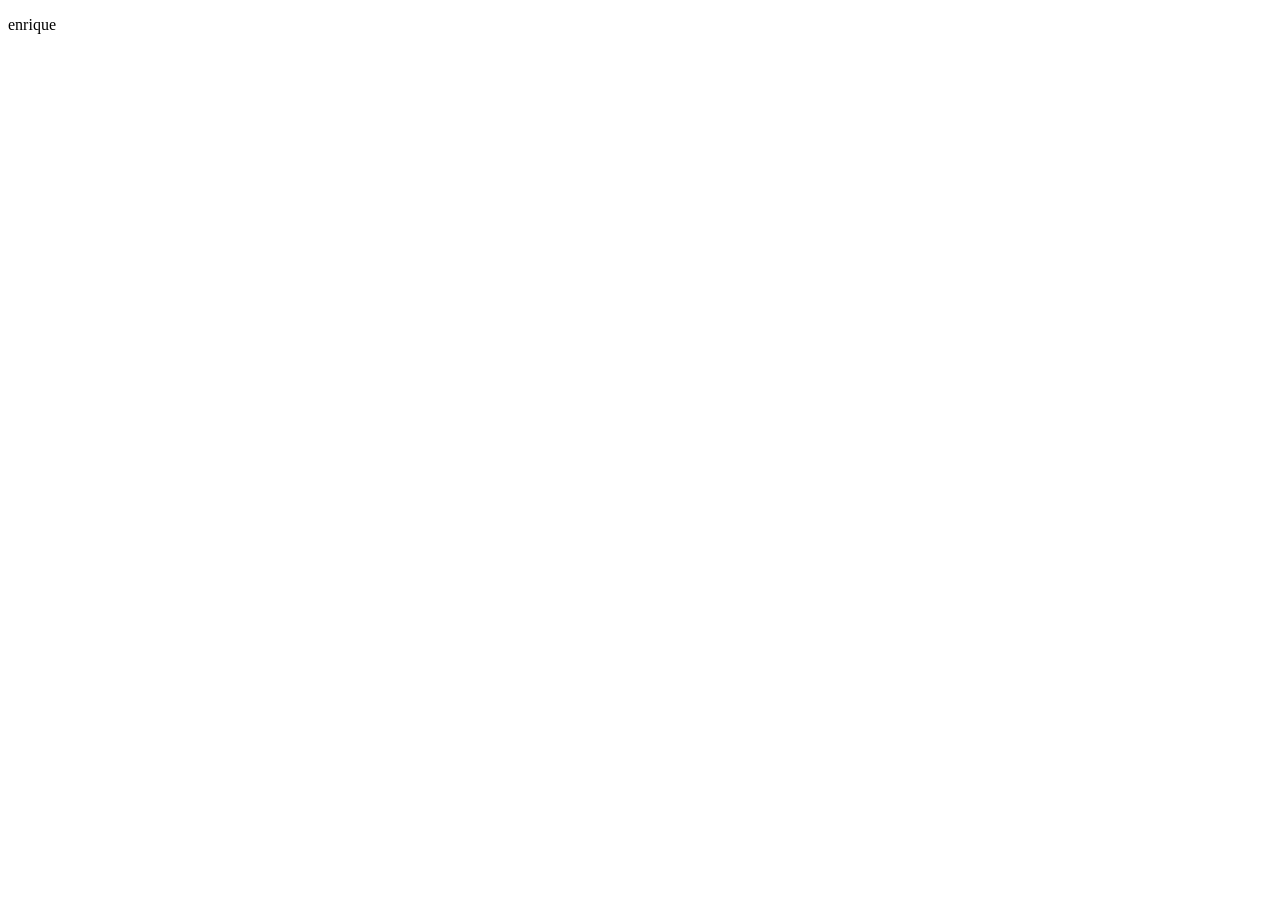
==== index.html @ 81a768dd "Update index.html" ====
<!DOCTYPE html>
<html lang="en">
<head>
    <meta charset="UTF-8">
    <meta name="viewport" content="width=device-width, initial-scale=1.0">
    <title>Document</title>
</head>
<body>
    <p>enrique</p>
</body>
</html>
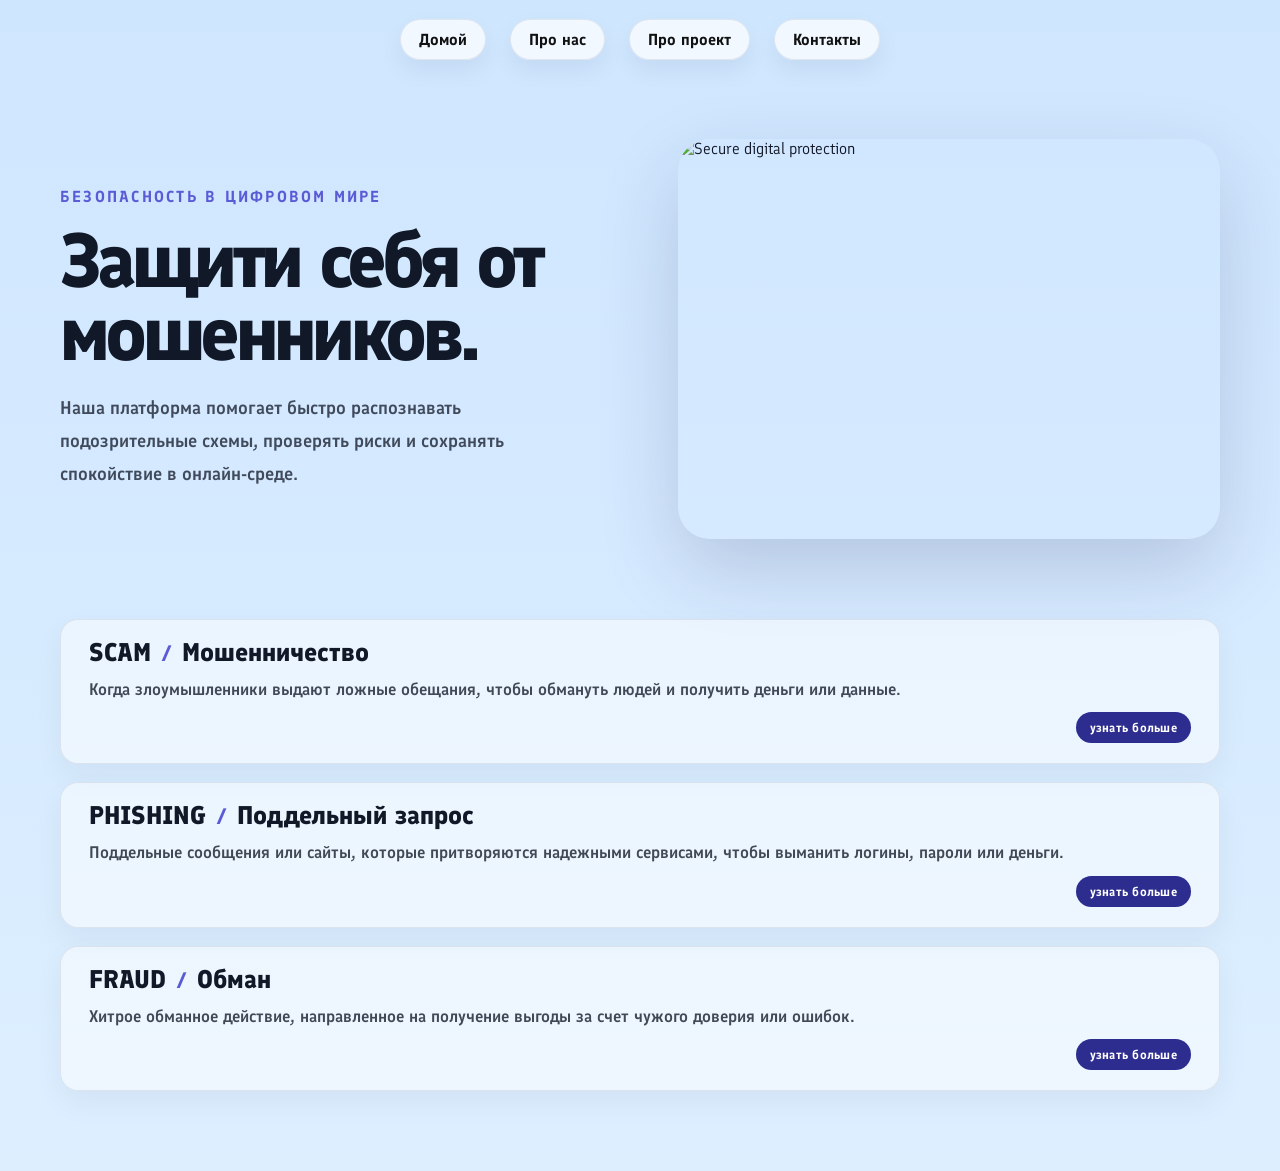
==== commit c6524127: "v0.1" ====
--- a/index.html
+++ b/index.html
@@ -3,9 +3,78 @@
 <head>
     <meta charset="UTF-8">
     <meta name="viewport" content="width=device-width, initial-scale=1.0">
-    <title>Document</title>
+    <title>AntiScam</title>
+    <link rel="stylesheet" href="style.css">
+    <link rel="shortcut icon" href="images/favicon.svg" type="image/x-icon">
 </head>
 <body>
-    <p>enrique</p>
+    <header class="header">
+        <div class="header-container">
+            <nav class="header-nav">
+                <ul class="header-nav-list">
+                    <li><a href="index.html">Домой</a></li>
+                    <li><a href="about.html">Про нас</a></li>
+                    <li><a href="project.html">Про проект</a></li>
+                    <li><a href="contact.html">Контакты</a></li>
+                </ul>
+            </nav>
+        </div>
+    </header>
+
+    <main class="hero">
+        <div class="hero-content">
+            <p class="hero-kicker">Безопасность в цифровом мире</p>
+            <h1>Защити себя от мошенников.</h1>
+            <p class="hero-text">
+                Наша платформа помогает быстро распознавать подозрительные схемы,
+                проверять риски и сохранять спокойствие в онлайн-среде.
+            </p>
+        </div>
+
+        <div class="hero-visual">
+            <img
+                src="https://images.unsplash.com/photo-1556157382-97eda2d62296?auto=format&fit=crop&w=1200&q=80"
+                alt="Secure digital protection"
+            >
+        </div>
+    </main>
+
+    <section class="scam-definition">
+        <div class="scam-definition-inner">
+            <div class="definition-block">
+                <div class="term-row">
+                    <span class="word">SCAM</span>
+                    <span class="divider">/</span>
+                    <span class="translation">Мошенничество</span>
+                </div>
+                <p class="meaning">Когда злоумышленники выдают ложные обещания, чтобы обмануть людей и получить деньги или данные.</p>
+                <a class="learn-more" href="https://ru.wikipedia.org/wiki/Мошенничество" target="_blank" rel="noopener noreferrer">узнать больше</a>
+            </div>
+        </div>
+
+        <div class="scam-definition-inner">
+            <div class="definition-block">
+                <div class="term-row">
+                    <span class="word">PHISHING</span>
+                    <span class="divider">/</span>
+                    <span class="translation">Поддельный запрос</span>
+                </div>
+                <p class="meaning">Поддельные сообщения или сайты, которые притворяются надежными сервисами, чтобы выманить логины, пароли или деньги.</p>
+                <a class="learn-more" href="https://ru.wikipedia.org/wiki/Фишинг" target="_blank" rel="noopener noreferrer">узнать больше</a>
+            </div>
+        </div>
+
+        <div class="scam-definition-inner">
+            <div class="definition-block">
+                <div class="term-row">
+                    <span class="word">FRAUD</span>
+                    <span class="divider">/</span>
+                    <span class="translation">Обман</span>
+                </div>
+                <p class="meaning">Хитрое обманное действие, направленное на получение выгоды за счет чужого доверия или ошибок.</p>
+                <a class="learn-more" href="https://ru.wikipedia.org/wiki/Мошенничество" target="_blank" rel="noopener noreferrer">узнать больше</a>
+            </div>
+        </div>
+    </section>
 </body>
 </html>
--- a/style.css
+++ b/style.css
@@ -0,0 +1,179 @@
+* {
+    margin: 0;
+    padding: 0;
+    box-sizing: border-box;
+}
+
+body {
+    font-family: "MyFont", sans-serif;
+    background: linear-gradient(180deg, #cfe6ff 0%, #ddefff 100%);
+    color: #111827;
+}
+
+.header {
+    padding: 30px 20px 10px;
+}
+
+.header-container {
+    max-width: 1200px;
+    margin-inline: auto;
+}
+
+.header-nav {
+    display: flex;
+    justify-content: center;
+    align-items: center;
+}
+
+.header-nav-list {
+    display: flex;
+    justify-content: center;
+    align-items: center;
+    list-style: none;
+    gap: 24px;
+    flex-wrap: wrap;
+    font-weight: 700;
+}
+
+.header-nav-list a {
+    text-decoration: none;
+    color: #111;
+    padding: 10px 18px;
+    border-radius: 999px;
+    background: rgba(255, 255, 255, 0.72);
+    border: 1px solid rgba(17, 24, 39, 0.08);
+    box-shadow: 0 10px 25px rgba(17, 24, 39, 0.06);
+}
+
+.hero {
+    max-width: 1200px;
+    margin: 40px auto 0;
+    padding: 40px 20px 80px;
+    display: grid;
+    grid-template-columns: 1.05fr 1fr;
+    gap: 48px;
+    align-items: center;
+}
+
+.hero-content {
+    display: flex;
+    flex-direction: column;
+    justify-content: center;
+}
+
+.hero-kicker {
+    font-size: 1rem;
+    letter-spacing: 0.14em;
+    text-transform: uppercase;
+    color: #5b5bd6;
+    margin-bottom: 18px;
+    font-weight: 700;
+}
+
+.hero h1 {
+    font-size: clamp(3.2rem, 6vw, 7rem);
+    line-height: 0.95;
+    letter-spacing: -0.06em;
+    font-weight: 800;
+    max-width: 620px;
+    margin-bottom: 22px;
+}
+
+.hero-text {
+    font-size: 1.15rem;
+    line-height: 1.8;
+    color: rgba(17, 24, 39, 0.76);
+    max-width: 520px;
+    font-weight: 600;
+}
+
+.hero-visual {
+    display: flex;
+    justify-content: center;
+    align-items: center;
+}
+
+.hero-visual img {
+    width: min(100%, 560px);
+    height: 400px;
+    object-fit: cover;
+    border-radius: 32px;
+    box-shadow: 0 32px 80px rgba(35, 38, 86, 0.18);
+}
+
+.scam-definition {
+    max-width: 1200px;
+    margin: 0 auto 80px;
+    padding: 0 20px;
+    display: flex;
+    flex-direction: column;
+    gap: 18px;
+}
+
+.scam-definition-inner {
+    background: rgba(255, 255, 255, 0.5);
+    border: 1px solid rgba(17, 24, 39, 0.08);
+    border-radius: 18px;
+    padding: 20px 28px;
+    box-shadow: 0 12px 30px rgba(17, 24, 39, 0.05);
+}
+
+.definition-block {
+    display: flex;
+    flex-direction: column;
+    gap: 10px;
+}
+
+.term-row {
+    display: flex;
+    align-items: baseline;
+    gap: 10px;
+    flex-wrap: wrap;
+}
+
+.scam-definition .word,
+.scam-definition .translation {
+    font-size: clamp(1.4rem, 2vw, 2.2rem);
+    font-weight: 800;
+    color: #111827;
+    line-height: 1;
+}
+
+.scam-definition .divider {
+    font-size: 1.4rem;
+    font-weight: 700;
+    color: #5b5bd6;
+    line-height: 1;
+}
+
+.scam-definition .meaning {
+    font-size: 1.05rem;
+    line-height: 1.6;
+    color: rgba(17, 24, 39, 0.78);
+    font-weight: 600;
+    text-align: left;
+}
+
+.learn-more {
+    align-self: flex-end;
+    display: inline-block;
+    text-decoration: none;
+    color: #ffffff;
+    background: #2d2d8f;
+    border-radius: 999px;
+    padding: 8px 14px;
+    font-size: 0.78rem;
+    font-weight: 700;
+    letter-spacing: 0.02em;
+    transition: transform 0.2s ease, opacity 0.2s ease;
+}
+
+.learn-more:hover {
+    transform: translateY(-1px);
+    opacity: 0.80;
+}
+
+@font-face {
+    font-family: "MyFont";
+    src: url("fonts/FinlandicaHeadline-VariableFont_wght.ttf") format("truetype");
+}
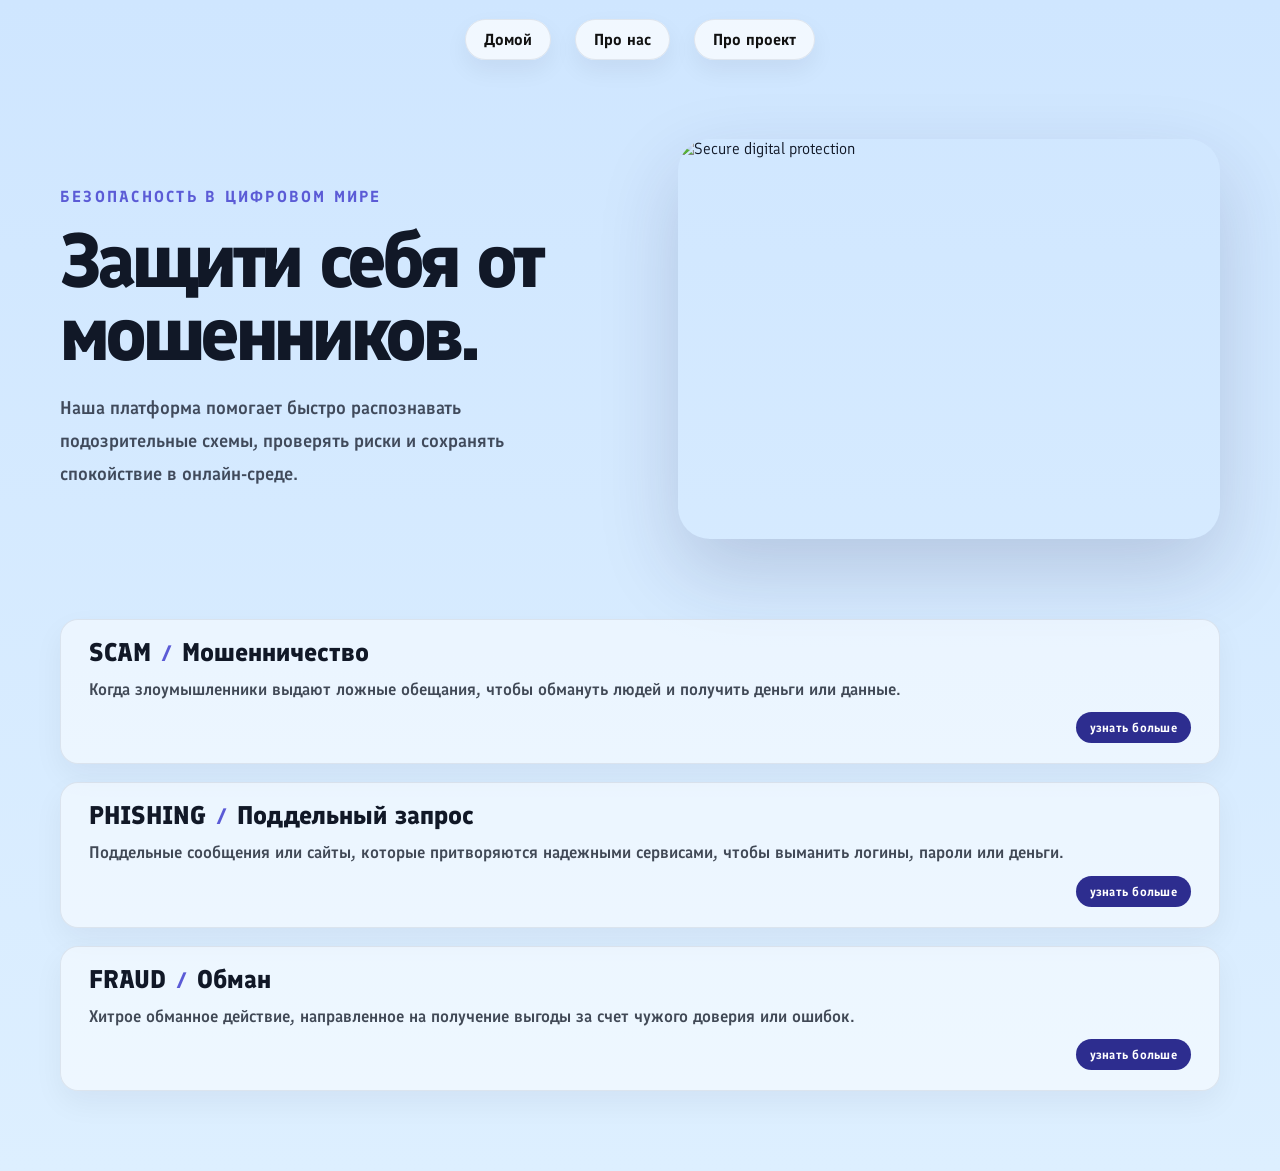
==== commit e7d1b3d8: "v0.2" ====
--- a/index.html
+++ b/index.html
@@ -15,7 +15,6 @@
                     <li><a href="index.html">Домой</a></li>
                     <li><a href="about.html">Про нас</a></li>
                     <li><a href="project.html">Про проект</a></li>
-                    <li><a href="contact.html">Контакты</a></li>
                 </ul>
             </nav>
         </div>
--- a/style.css
+++ b/style.css
@@ -173,6 +173,94 @@
     opacity: 0.80;
 }
 
+@media (max-width: 760px) {
+    .header {
+        padding: 20px 16px 0;
+    }
+
+    .header-nav-list {
+        gap: 10px;
+    }
+
+    .header-nav-list a {
+        display: inline-block;
+        padding: 10px 12px;
+        font-size: 0.9rem;
+    }
+
+    .hero {
+        grid-template-columns: 1fr;
+        gap: 28px;
+        margin-top: 20px;
+        padding: 32px 20px 48px;
+    }
+
+    .hero-kicker {
+        font-size: 0.8rem;
+        line-height: 1.5;
+        letter-spacing: 0.1em;
+        margin-bottom: 14px;
+    }
+
+    .hero h1 {
+        font-size: clamp(2.8rem, 12vw, 4.5rem);
+        line-height: 0.98;
+        margin-bottom: 18px;
+    }
+
+    .hero-text {
+        font-size: 1rem;
+        line-height: 1.65;
+    }
+
+    .hero-visual img {
+        width: 100%;
+        height: clamp(220px, 68vw, 360px);
+        border-radius: 22px;
+    }
+
+    .scam-definition {
+        gap: 12px;
+        margin-bottom: 48px;
+        padding-inline: 16px;
+    }
+
+    .scam-definition-inner {
+        padding: 18px;
+        border-radius: 14px;
+    }
+
+    .scam-definition .word,
+    .scam-definition .translation {
+        font-size: clamp(1.25rem, 6vw, 1.8rem);
+    }
+
+    .scam-definition .meaning {
+        font-size: 0.98rem;
+        line-height: 1.55;
+    }
+
+    .learn-more {
+        min-height: 40px;
+        padding: 10px 14px;
+    }
+}
+
+@media (max-width: 380px) {
+    .header-nav-list {
+        gap: 8px;
+    }
+
+    .header-nav-list a {
+        padding: 9px 10px;
+        font-size: 0.85rem;
+    }
+
+    .term-row {
+        gap: 7px;
+    }
+}
+
 @font-face {
     font-family: "MyFont";
     src: url("fonts/FinlandicaHeadline-VariableFont_wght.ttf") format("truetype");
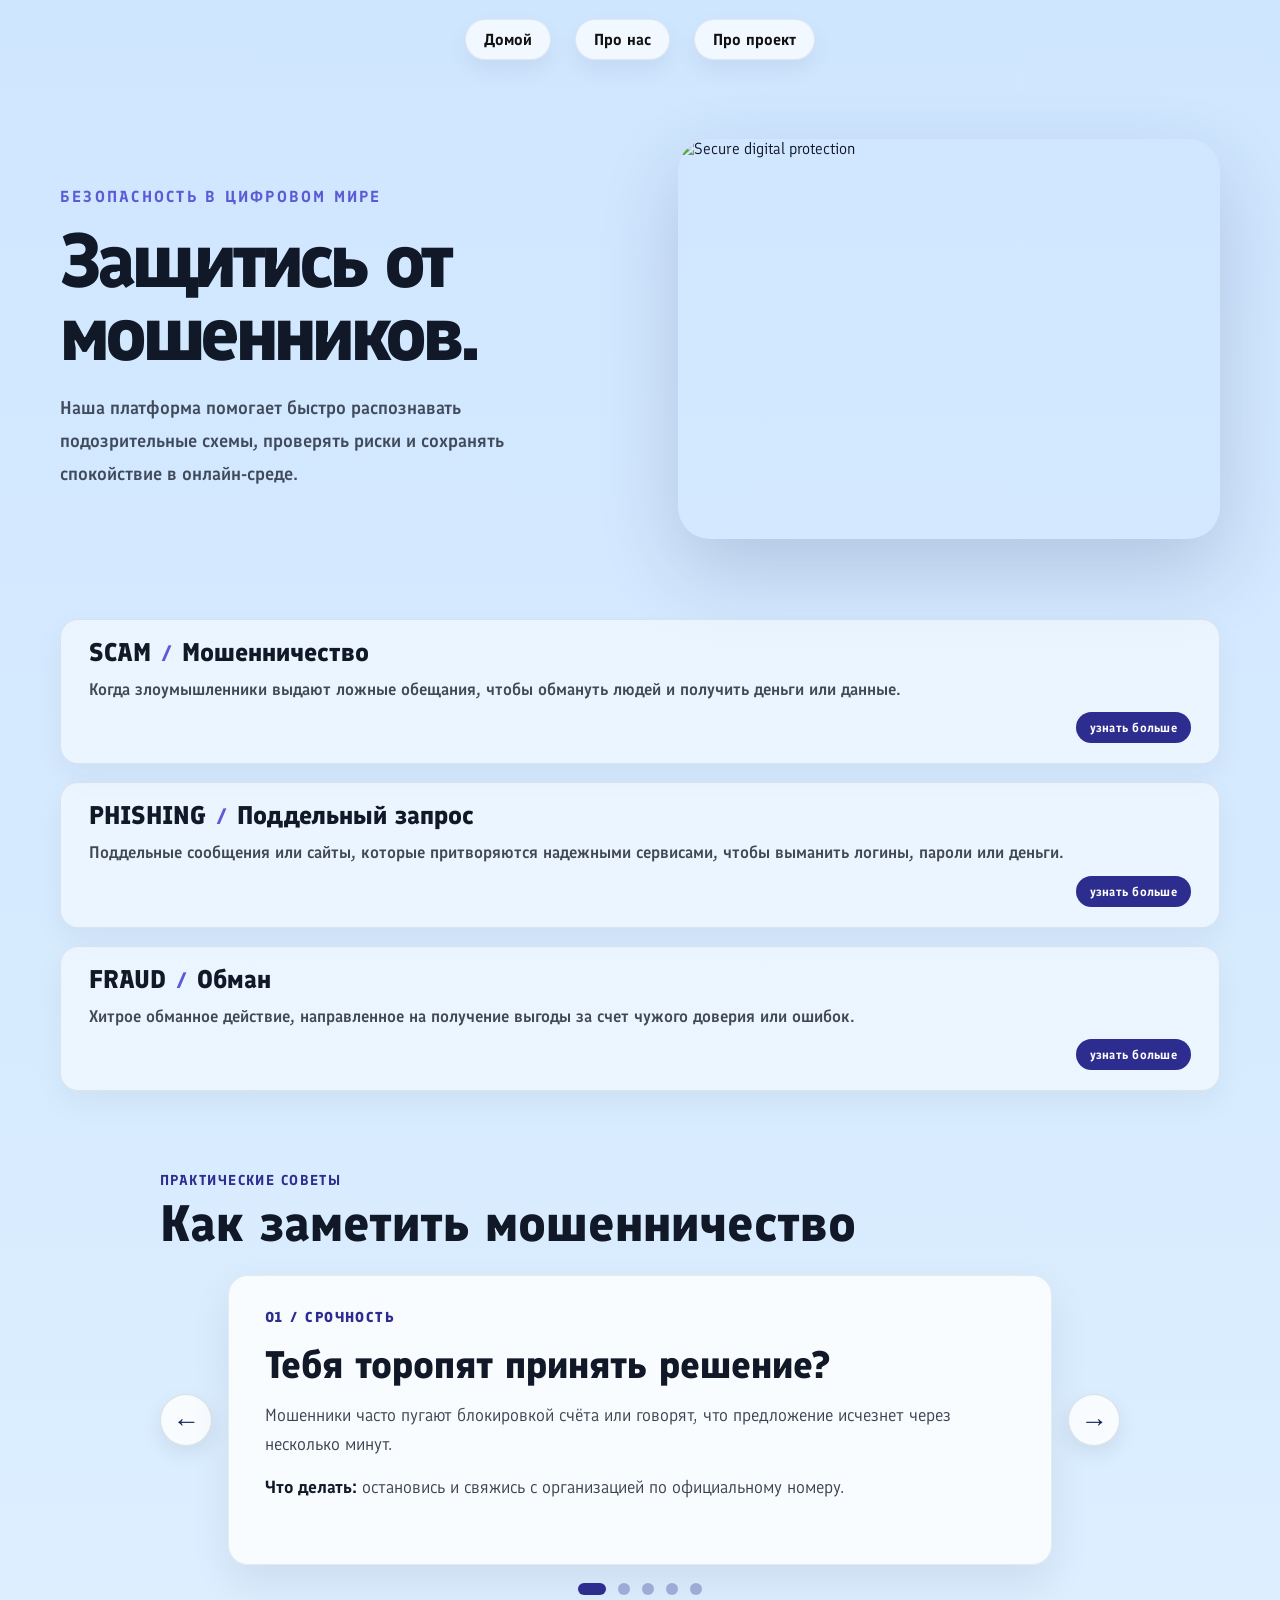
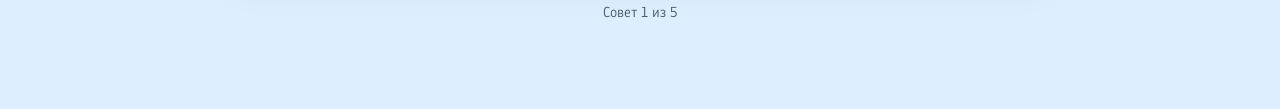
==== commit 15186105: "v0.4" ====
--- a/index.html
+++ b/index.html
@@ -1,5 +1,5 @@
 <!DOCTYPE html>
-<html lang="en">
+<html lang="ru">
 <head>
     <meta charset="UTF-8">
     <meta name="viewport" content="width=device-width, initial-scale=1.0">
@@ -23,7 +23,7 @@
     <main class="hero">
         <div class="hero-content">
             <p class="hero-kicker">Безопасность в цифровом мире</p>
-            <h1>Защити себя от мошенников.</h1>
+            <h1>Защитись от мошенников.</h1>
             <p class="hero-text">
                 Наша платформа помогает быстро распознавать подозрительные схемы,
                 проверять риски и сохранять спокойствие в онлайн-среде.
@@ -75,5 +75,72 @@
             </div>
         </div>
     </section>
+
+    <section class="safety-carousel" aria-labelledby="safety-title">
+        <div class="safety-heading">
+            <p class="safety-kicker">Практические советы</p>
+            <h2 id="safety-title">Как заметить мошенничество</h2>
+        </div>
+
+        <div class="carousel" aria-roledescription="карусель" aria-label="Советы по безопасности">
+            <button class="carousel-arrow" type="button" data-direction="previous" aria-label="Предыдущий совет">
+                <span aria-hidden="true">←</span>
+            </button>
+
+            <div class="carousel-viewport" tabindex="0">
+                <article class="carousel-card" aria-roledescription="слайд" aria-label="Совет 1 из 5">
+                    <p class="card-category">01 / Срочность</p>
+                    <h3>Тебя торопят принять решение?</h3>
+                    <p class="card-copy">Мошенники часто пугают блокировкой счёта или говорят, что предложение исчезнет через несколько минут.</p>
+                    <p class="card-action"><strong>Что делать:</strong> остановись и свяжись с организацией по официальному номеру.</p>
+                </article>
+
+                <article class="carousel-card" aria-roledescription="слайд" aria-label="Совет 2 из 5" hidden>
+                    <p class="card-category">02 / Ссылки</p>
+                    <h3>Проверь адрес сайта перед входом</h3>
+                    <p class="card-copy">Фишинговая ссылка может вести на копию знакомого сайта с похожим названием или лишними символами в адресе.</p>
+                    <p class="card-action"><strong>Что делать:</strong> открой приложение или введи официальный адрес самостоятельно.</p>
+                </article>
+
+                <article class="carousel-card" aria-roledescription="слайд" aria-label="Совет 3 из 5" hidden>
+                    <p class="card-category">03 / Коды и пароли</p>
+                    <h3>Никому не сообщай код подтверждения</h3>
+                    <p class="card-copy">Настоящие сотрудники банка и служб поддержки не просят присылать пароль, PIN-код или одноразовый код из SMS.</p>
+                    <p class="card-action"><strong>Что делать:</strong> не называй код даже тому, кто представляется сотрудником.</p>
+                </article>
+
+                <article class="carousel-card" aria-roledescription="слайд" aria-label="Совет 4 из 5" hidden>
+                    <p class="card-category">04 / Слишком выгодно</p>
+                    <h3>Обещают лёгкий выигрыш или доход?</h3>
+                    <p class="card-copy">Гарантированная прибыль, неожиданный приз или просьба оплатить комиссию заранее могут быть приманкой.</p>
+                    <p class="card-action"><strong>Что делать:</strong> проверь предложение независимо и не отправляй деньги за «получение» выигрыша.</p>
+                </article>
+
+                <article class="carousel-card" aria-roledescription="слайд" aria-label="Совет 5 из 5" hidden>
+                    <p class="card-category">05 / Переводы</p>
+                    <h3>Просят принять и переслать деньги?</h3>
+                    <p class="card-copy">Так могут втянуть в незаконную схему, используя твой счёт для перевода чужих средств.</p>
+                    <p class="card-action"><strong>Что делать:</strong> не переводи деньги незнакомцам и обсуди подозрительную просьбу с доверенным взрослым или банком.</p>
+                </article>
+            </div>
+
+            <button class="carousel-arrow" type="button" data-direction="next" aria-label="Следующий совет">
+                <span aria-hidden="true">→</span>
+            </button>
+        </div>
+
+        <div class="carousel-footer">
+            <div class="carousel-dots" role="group" aria-label="Выбрать совет">
+                <button class="carousel-dot is-active" type="button" aria-label="Перейти к совету 1" aria-pressed="true"></button>
+                <button class="carousel-dot" type="button" aria-label="Перейти к совету 2" aria-pressed="false"></button>
+                <button class="carousel-dot" type="button" aria-label="Перейти к совету 3" aria-pressed="false"></button>
+                <button class="carousel-dot" type="button" aria-label="Перейти к совету 4" aria-pressed="false"></button>
+                <button class="carousel-dot" type="button" aria-label="Перейти к совету 5" aria-pressed="false"></button>
+            </div>
+            <p class="carousel-status" aria-live="polite">Совет 1 из 5</p>
+        </div>
+    </section>
+
+    <script src="script.js" defer></script>
 </body>
 </html>
--- a/style.css
+++ b/style.css
@@ -173,6 +173,171 @@
     opacity: 0.80;
 }
 
+.safety-carousel {
+    max-width: 1000px;
+    margin: 0 auto 88px;
+    padding: 0 20px;
+}
+
+.safety-heading {
+    margin-bottom: 24px;
+}
+
+.safety-kicker {
+    margin-bottom: 8px;
+    color: #2d2d8f;
+    font-size: 0.9rem;
+    font-weight: 700;
+    letter-spacing: 0.1em;
+    text-transform: uppercase;
+}
+
+.safety-heading h2 {
+    max-width: 700px;
+    font-size: clamp(2rem, 4vw, 3.5rem);
+    line-height: 1.05;
+    font-weight: 800;
+}
+
+.carousel {
+    display: grid;
+    grid-template-columns: 52px minmax(0, 1fr) 52px;
+    gap: 16px;
+    align-items: center;
+}
+
+.carousel-viewport {
+    min-width: 0;
+    border-radius: 20px;
+    outline-offset: 4px;
+    touch-action: pan-y;
+}
+
+.carousel-card {
+    min-height: 290px;
+    padding: 32px 36px;
+    border: 1px solid rgba(17, 24, 39, 0.08);
+    border-radius: 20px;
+    background: rgba(255, 255, 255, 0.82);
+    box-shadow: 0 18px 40px rgba(17, 24, 39, 0.08);
+}
+
+.carousel-card[hidden] {
+    display: none;
+}
+
+.card-category {
+    margin-bottom: 18px;
+    color: #2d2d8f;
+    font-size: 0.9rem;
+    font-weight: 800;
+    letter-spacing: 0.1em;
+    text-transform: uppercase;
+}
+
+.carousel-card h3 {
+    max-width: 680px;
+    margin-bottom: 14px;
+    font-size: clamp(1.8rem, 3vw, 2.6rem);
+    line-height: 1.1;
+    font-weight: 800;
+}
+
+.card-copy,
+.card-action {
+    max-width: 700px;
+    font-size: 1.1rem;
+    line-height: 1.65;
+    color: rgba(17, 24, 39, 0.82);
+}
+
+.card-action {
+    margin-top: 14px;
+}
+
+.card-action strong {
+    color: #111827;
+}
+
+.carousel-arrow {
+    display: grid;
+    place-items: center;
+    width: 52px;
+    aspect-ratio: 1;
+    border: 1px solid rgba(17, 24, 39, 0.12);
+    border-radius: 50%;
+    background: rgba(255, 255, 255, 0.8);
+    color: #172554;
+    cursor: pointer;
+    box-shadow: 0 8px 20px rgba(17, 24, 39, 0.08);
+    transition: background-color 0.2s ease, transform 0.2s ease;
+}
+
+.carousel-arrow span {
+    font-family: Arial, sans-serif;
+    font-size: 1.7rem;
+    line-height: 1;
+}
+
+.carousel-arrow:hover {
+    transform: translateY(-2px);
+    background: #ffffff;
+}
+
+.carousel-arrow:focus-visible,
+.carousel-dot:focus-visible,
+.carousel-viewport:focus-visible {
+    outline: 3px solid #2d2d8f;
+}
+
+.carousel-footer {
+    display: flex;
+    flex-direction: column;
+    align-items: center;
+    gap: 8px;
+    margin-top: 18px;
+}
+
+.carousel-dots {
+    display: flex;
+    align-items: center;
+    justify-content: center;
+    gap: 12px;
+}
+
+.carousel-dot {
+    width: 12px;
+    height: 12px;
+    padding: 0;
+    border: 0;
+    border-radius: 999px;
+    background: rgba(45, 45, 143, 0.32);
+    cursor: pointer;
+    transition: width 0.2s ease, background-color 0.2s ease;
+}
+
+.carousel-dot.is-active {
+    width: 28px;
+    background: #2d2d8f;
+}
+
+.carousel-status {
+    color: rgba(17, 24, 39, 0.7);
+    font-size: 0.9rem;
+}
+
+.visually-hidden {
+    position: absolute;
+    width: 1px;
+    height: 1px;
+    padding: 0;
+    margin: -1px;
+    overflow: hidden;
+    clip: rect(0, 0, 0, 0);
+    white-space: nowrap;
+    border: 0;
+}
+
 @media (max-width: 760px) {
     .header {
         padding: 20px 16px 0;
@@ -184,8 +349,8 @@
 
     .header-nav-list a {
         display: inline-block;
-        padding: 10px 12px;
-        font-size: 0.9rem;
+        padding: 11px 13px;
+        font-size: 1rem;
     }
 
     .hero {
@@ -196,7 +361,7 @@
     }
 
     .hero-kicker {
-        font-size: 0.8rem;
+        font-size: 0.95rem;
         line-height: 1.5;
         letter-spacing: 0.1em;
         margin-bottom: 14px;
@@ -209,8 +374,8 @@
     }
 
     .hero-text {
-        font-size: 1rem;
-        line-height: 1.65;
+        font-size: 1.2rem;
+        line-height: 1.7;
     }
 
     .hero-visual img {
@@ -232,17 +397,90 @@
 
     .scam-definition .word,
     .scam-definition .translation {
-        font-size: clamp(1.25rem, 6vw, 1.8rem);
+        font-size: clamp(1.45rem, 6.5vw, 1.9rem);
     }
 
     .scam-definition .meaning {
-        font-size: 0.98rem;
-        line-height: 1.55;
+        font-size: 1.12rem;
+        line-height: 1.65;
     }
 
     .learn-more {
-        min-height: 40px;
-        padding: 10px 14px;
+        min-height: 44px;
+        padding: 11px 15px;
+        font-size: 0.95rem;
+    }
+
+    .safety-carousel {
+        margin-bottom: 56px;
+        padding-inline: 16px;
+    }
+
+    .safety-heading {
+        margin-bottom: 18px;
+    }
+
+    .safety-kicker {
+        font-size: 0.85rem;
+        line-height: 1.5;
+    }
+
+    .safety-heading h2 {
+        font-size: clamp(2rem, 9vw, 2.8rem);
+        line-height: 1.08;
+    }
+
+    .carousel {
+        grid-template-columns: 40px minmax(0, 1fr) 40px;
+        gap: 8px;
+    }
+
+    .carousel-arrow {
+        width: 40px;
+    }
+
+    .carousel-arrow span {
+        font-size: 1.4rem;
+    }
+
+    .carousel-card {
+        min-height: 330px;
+        padding: 24px 20px;
+        border-radius: 16px;
+    }
+
+    .card-category {
+        margin-bottom: 14px;
+        font-size: 0.85rem;
+    }
+
+    .carousel-card h3 {
+        font-size: clamp(1.55rem, 7vw, 2rem);
+        line-height: 1.15;
+    }
+
+    .card-copy,
+    .card-action {
+        font-size: 1.15rem;
+        line-height: 1.6;
+    }
+
+    .carousel-dots {
+        gap: 14px;
+        min-height: 32px;
+    }
+
+    .carousel-dot {
+        width: 14px;
+        height: 14px;
+    }
+
+    .carousel-dot.is-active {
+        width: 30px;
+    }
+
+    .carousel-status {
+        font-size: 0.95rem;
     }
 }
 
@@ -252,12 +490,25 @@
     }
 
     .header-nav-list a {
-        padding: 9px 10px;
-        font-size: 0.85rem;
+        padding: 10px 11px;
+        font-size: 0.95rem;
     }
 
     .term-row {
         gap: 7px;
+    }
+
+    .carousel {
+        grid-template-columns: 34px minmax(0, 1fr) 34px;
+        gap: 6px;
+    }
+
+    .carousel-arrow {
+        width: 34px;
+    }
+
+    .carousel-card {
+        padding: 22px 16px;
     }
 }
 
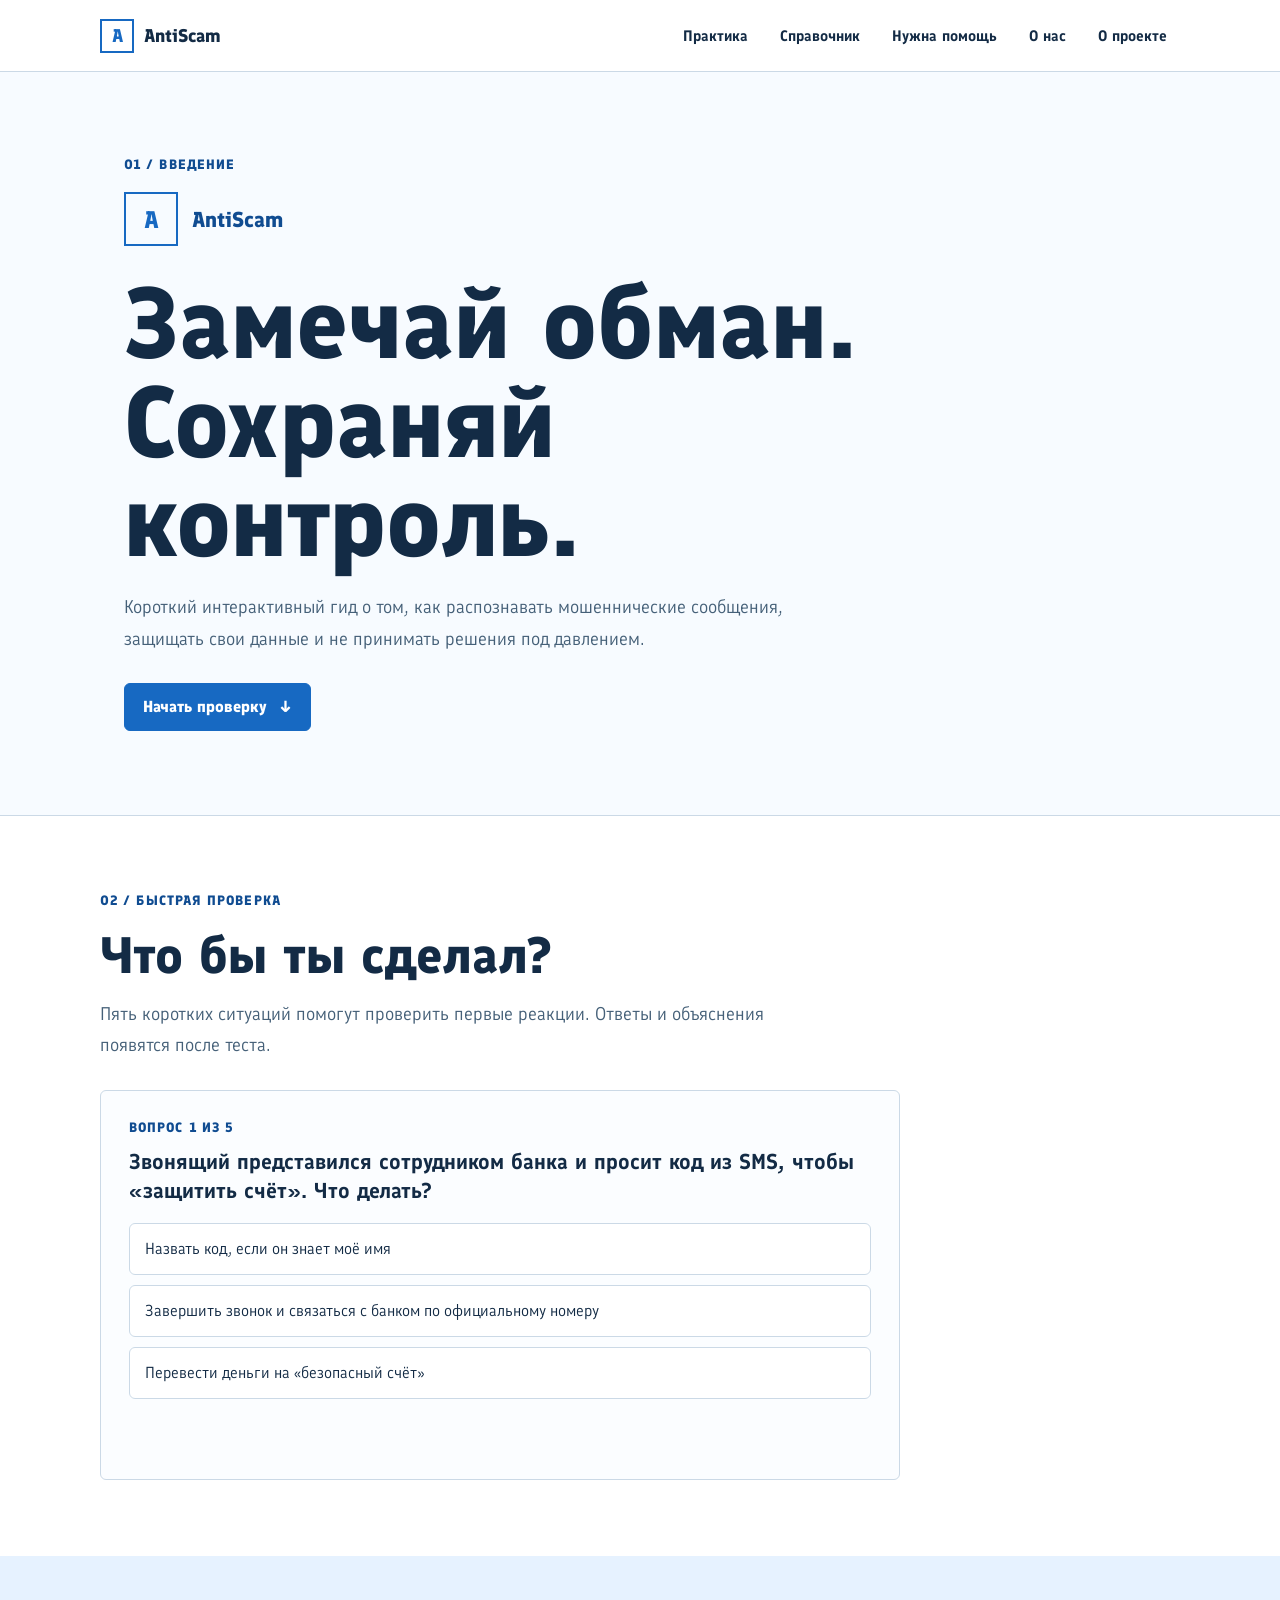
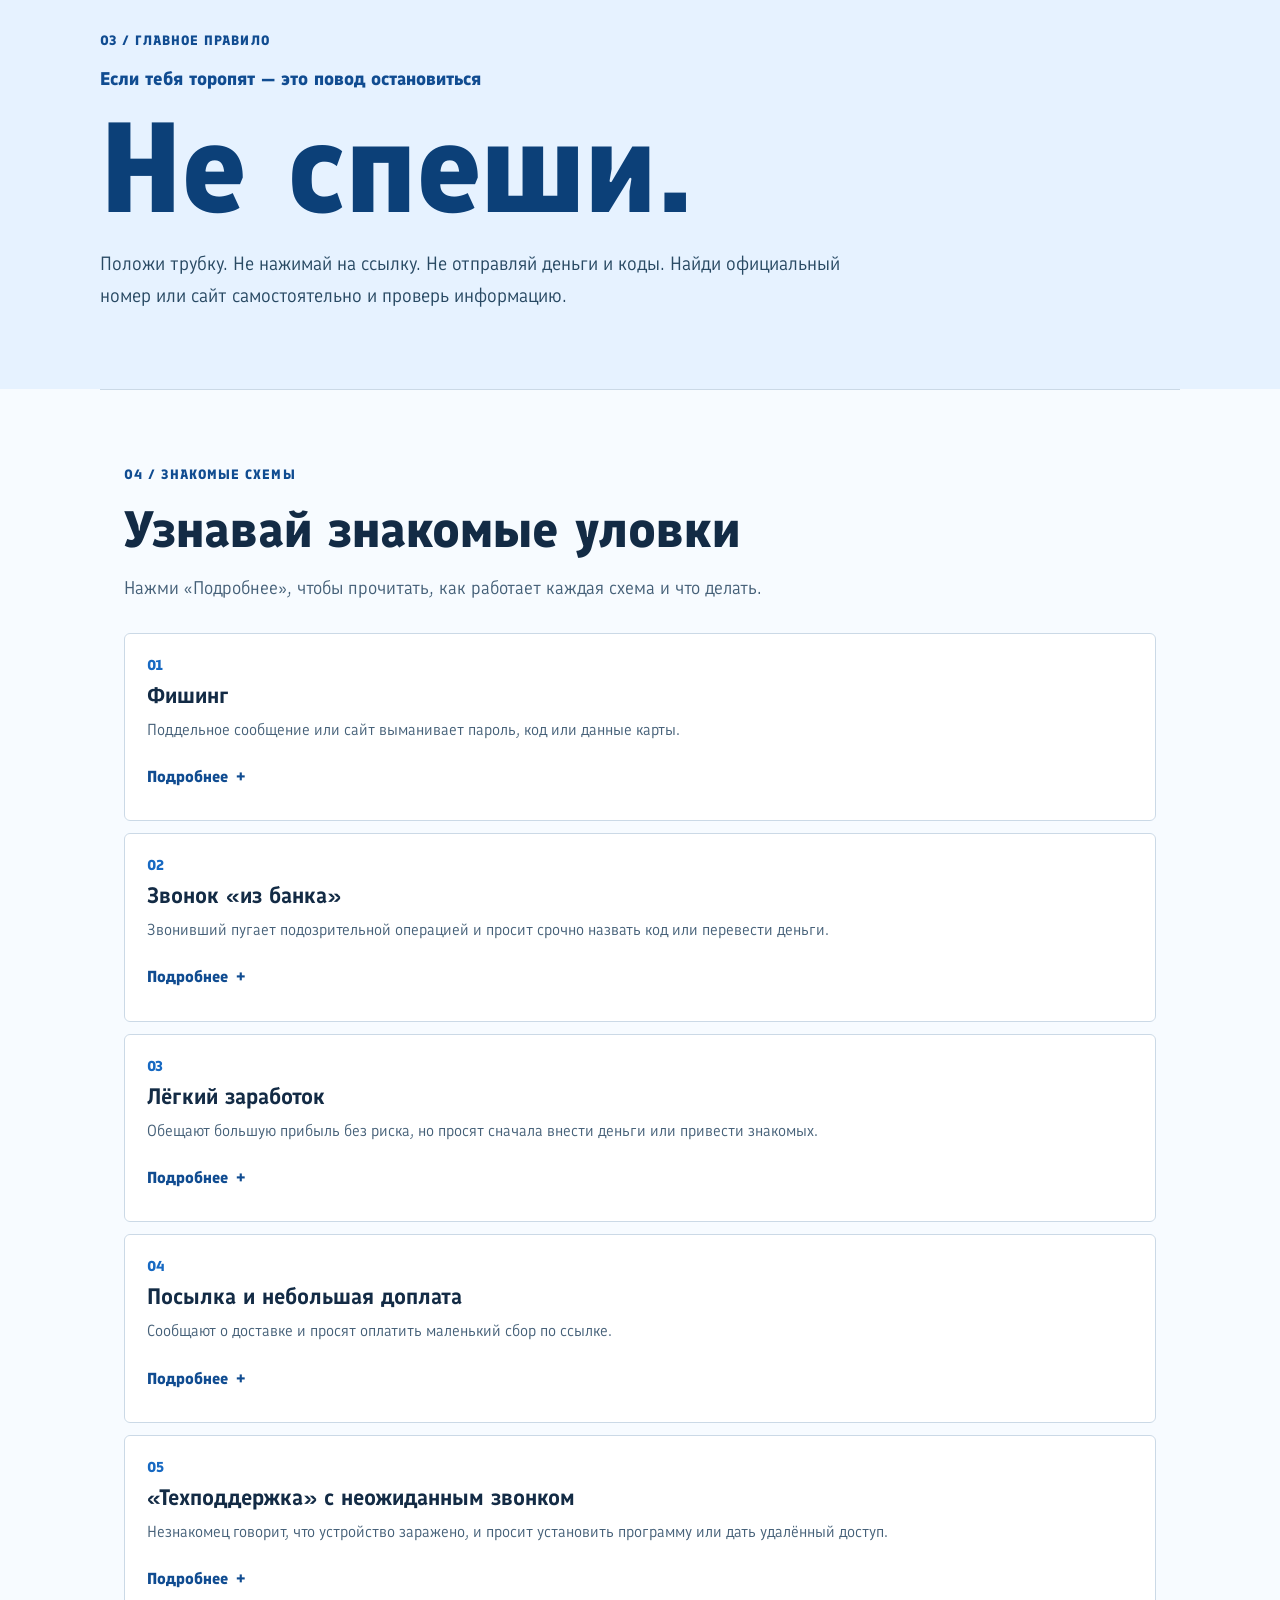
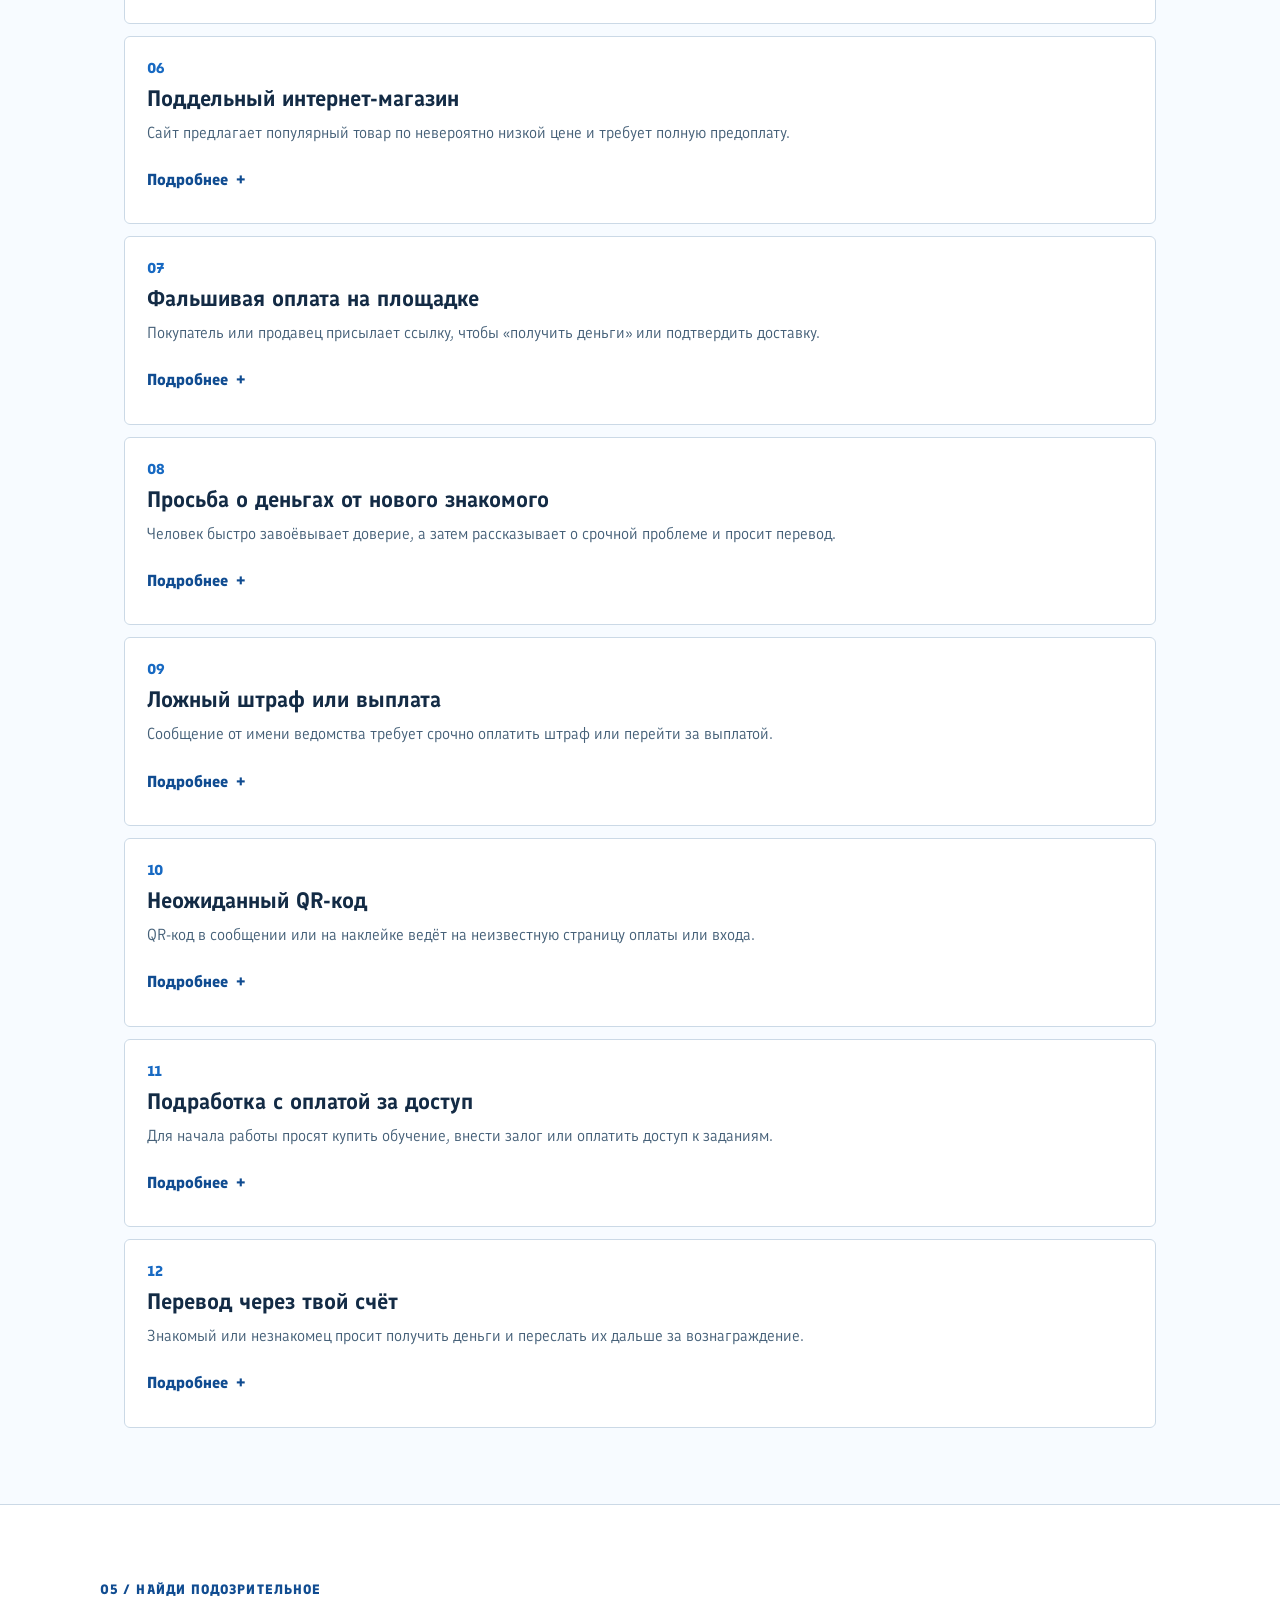
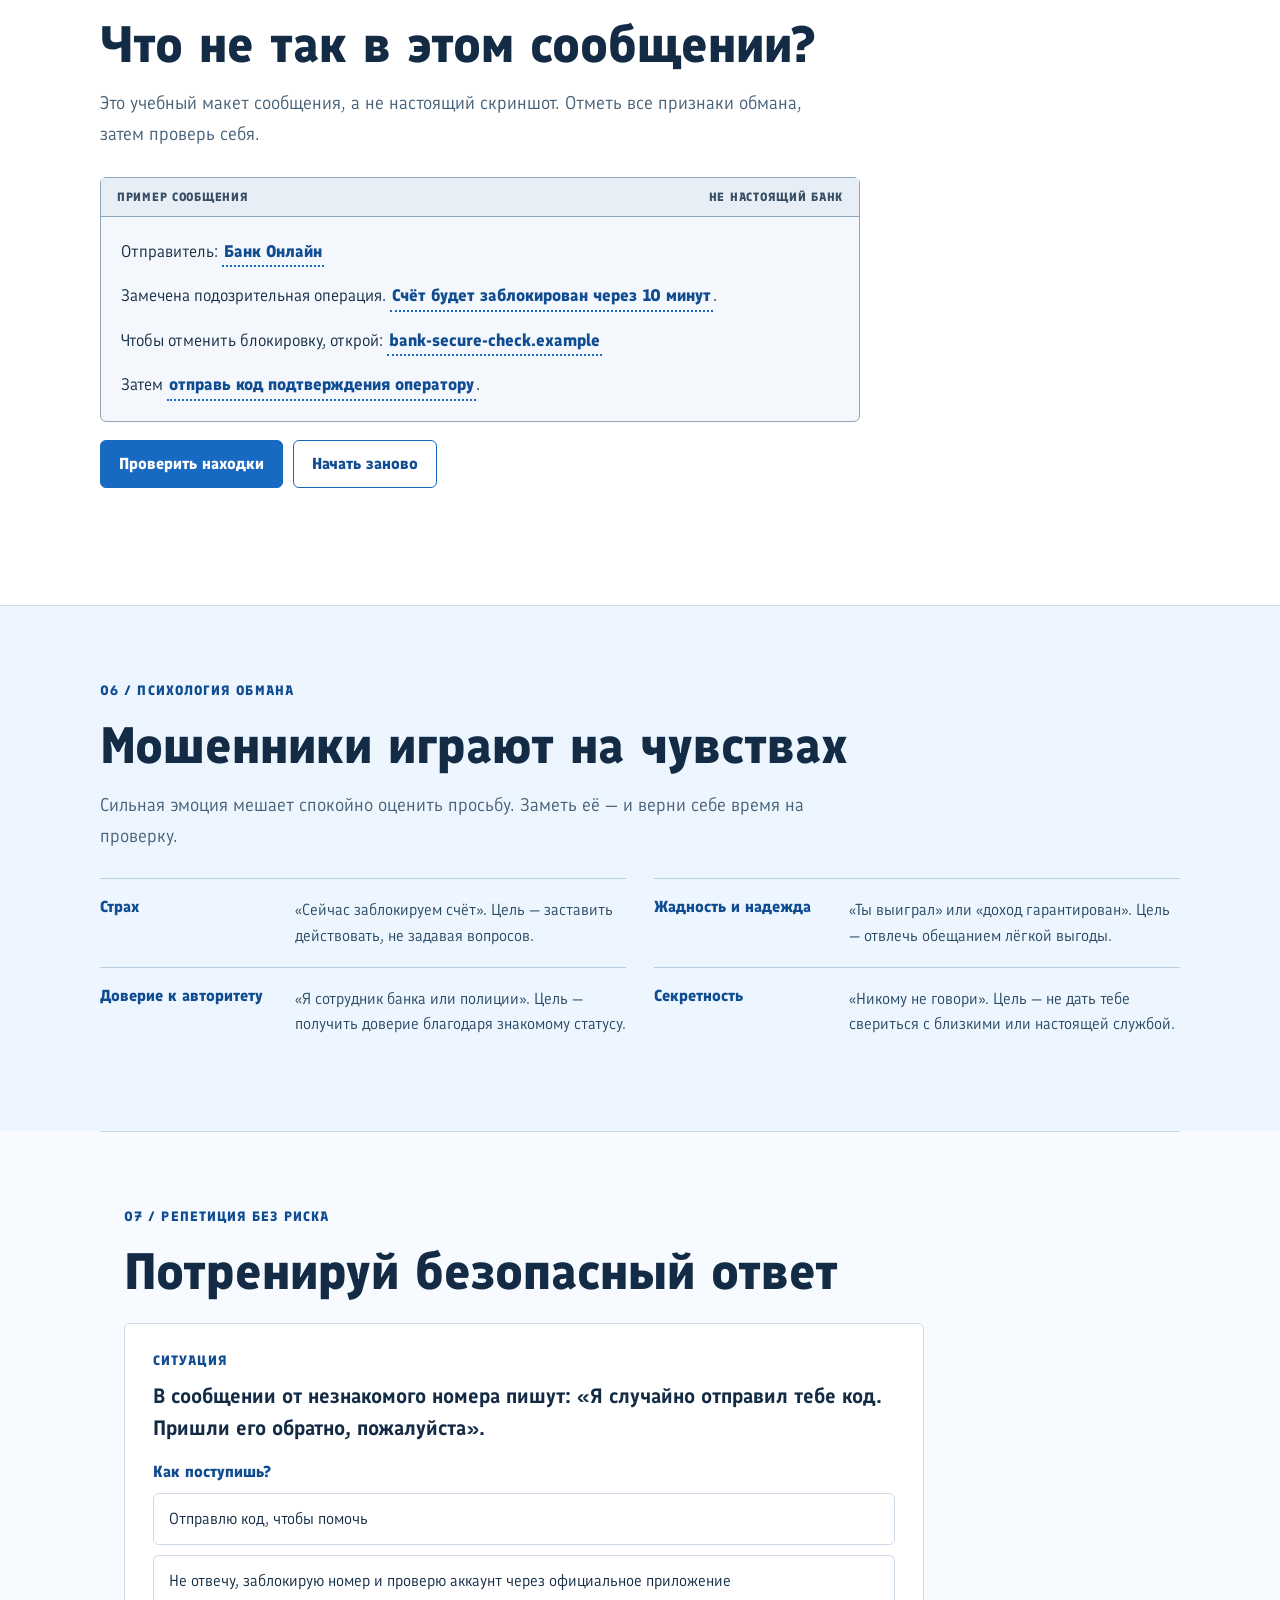
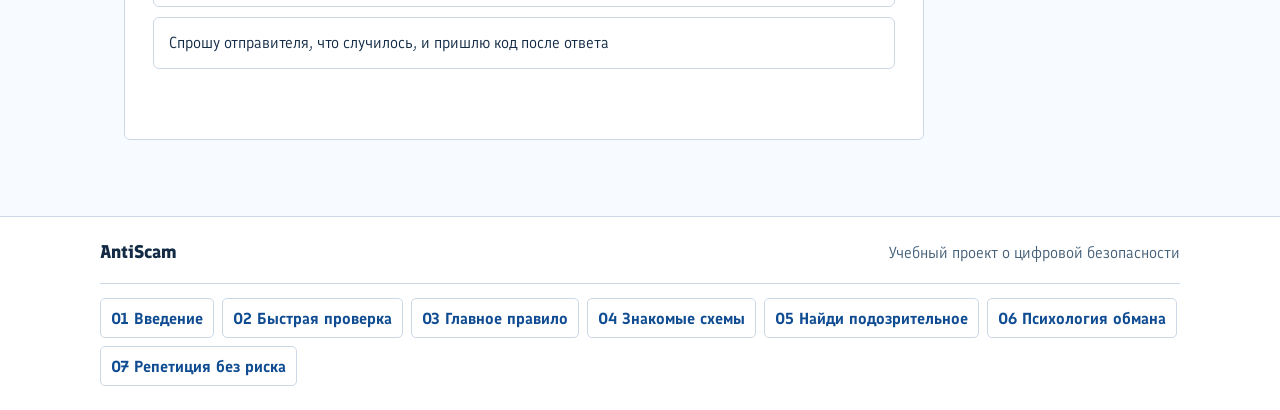
==== commit 567decbe: "v2" ====
--- a/index.html
+++ b/index.html
@@ -3,143 +3,311 @@
 <head>
     <meta charset="UTF-8">
     <meta name="viewport" content="width=device-width, initial-scale=1.0">
-    <title>AntiScam</title>
+    <meta name="theme-color" content="#ffffff">
+    <title>AntiScam — безопаснее в сети</title>
     <link rel="stylesheet" href="style.css">
     <link rel="shortcut icon" href="images/favicon.svg" type="image/x-icon">
 </head>
-<body>
-    <header class="header">
-        <div class="header-container">
-            <nav class="header-nav">
-                <ul class="header-nav-list">
-                    <li><a href="index.html">Домой</a></li>
-                    <li><a href="about.html">Про нас</a></li>
-                    <li><a href="project.html">Про проект</a></li>
-                </ul>
-            </nav>
-        </div>
+<body class="home-page">
+    <header class="site-header">
+        <a class="brand" href="#intro" aria-label="AntiScam — в начало">
+            <span class="brand-mark" aria-hidden="true">A</span>
+            <span>AntiScam</span>
+        </a>
+        <nav class="site-nav" aria-label="Основная навигация">
+            <a href="practice.html">Практика</a>
+            <a href="handbook.html">Справочник</a>
+            <a href="help.html">Нужна помощь</a>
+            <a href="about.html">О нас</a>
+            <a href="project.html">О проекте</a>
+        </nav>
     </header>
 
-    <main class="hero">
-        <div class="hero-content">
-            <p class="hero-kicker">Безопасность в цифровом мире</p>
-            <h1>Защитись от мошенников.</h1>
-            <p class="hero-text">
-                Наша платформа помогает быстро распознавать подозрительные схемы,
-                проверять риски и сохранять спокойствие в онлайн-среде.
-            </p>
-        </div>
-
-        <div class="hero-visual">
-            <img
-                src="https://images.unsplash.com/photo-1556157382-97eda2d62296?auto=format&fit=crop&w=1200&q=80"
-                alt="Secure digital protection"
-            >
-        </div>
+    <main class="page-content">
+        <section class="page-section intro-section" id="intro" aria-labelledby="intro-title">
+            <p class="section-index">01 / Введение</p>
+            <div class="intro-brand" aria-label="Логотип AntiScam">
+                <span class="intro-mark" aria-hidden="true">A</span>
+                <span>AntiScam</span>
+            </div>
+            <h1 id="intro-title">Замечай обман.<br>Сохраняй контроль.</h1>
+            <p class="section-lead">Короткий интерактивный гид о том, как распознавать мошеннические сообщения, защищать свои данные и не принимать решения под давлением.</p>
+            <a class="button button-primary" href="#quick-check">Начать проверку <span aria-hidden="true">↓</span></a>
+        </section>
+
+        <section class="page-section quick-check-section" id="quick-check" aria-labelledby="quick-check-title">
+            <p class="section-index">02 / Быстрая проверка</p>
+            <h2 id="quick-check-title">Что бы ты сделал?</h2>
+            <p class="section-intro">Пять коротких ситуаций помогут проверить первые реакции. Ответы и объяснения появятся после теста.</p>
+            <div class="quiz-panel" id="quick-quiz" data-quiz-run="intro" data-feedback-mode="after">
+                <div class="quiz-form" id="quick-form">
+                    <p class="quiz-count" id="quick-count">Вопрос 1 из 5</p>
+                    <h3 class="quiz-question" id="quick-question"></h3>
+                    <div class="quiz-options" id="quick-options"></div>
+                    <p class="quiz-feedback" id="quick-feedback" role="status" aria-live="polite"></p>
+                    <div class="quiz-controls">
+                        <button class="button button-primary" id="quick-next" type="button" hidden>Дальше</button>
+                        <button class="button button-quiet" id="quick-open-result" type="button" hidden>Показать результат</button>
+                    </div>
+                </div>
+                <section class="quiz-review" id="quick-review" aria-label="Разбор ответов" hidden>
+                    <h3 class="quiz-review-heading">Разбор ответов</h3>
+                    <div class="review-navigation" id="review-nav" role="group" aria-label="Выбрать вопрос"></div>
+                    <h3 class="review-question-title" id="review-question-title"></h3>
+                    <div class="review-options" id="review-options"></div>
+                    <p class="review-explanation" id="review-explanation"></p>
+                    <button class="button button-quiet" id="close-review" type="button">Вернуться к результату</button>
+                </section>
+                <dialog class="quiz-result-dialog" id="quick-result" aria-labelledby="result-title">
+                    <button class="result-close" type="button" aria-label="Закрыть результат">×</button>
+                    <div class="quiz-result" id="result-card">
+                        <span class="result-icon" id="result-icon" aria-hidden="true"></span>
+                        <div class="result-copy">
+                            <h3 id="result-title"></h3>
+                            <p id="result-message"></p>
+                            <p class="result-score" id="result-score"></p>
+                        </div>
+                        <div class="result-actions">
+                            <button class="button button-primary" id="show-answers" type="button">Показать ответы</button>
+                            <button class="button button-quiet" id="retry-quiz" type="button">Пройти ещё раз</button>
+                        </div>
+                    </div>
+                </dialog>
+            </div>
+        </section>
+
+        <section class="page-section rule-section" id="rule" aria-labelledby="rule-title">
+            <p class="section-index">03 / Главное правило</p>
+            <p class="rule-eyebrow">Если тебя торопят — это повод остановиться</p>
+            <h2 id="rule-title">Не спеши.</h2>
+            <p>Положи трубку. Не нажимай на ссылку. Не отправляй деньги и коды. Найди официальный номер или сайт самостоятельно и проверь информацию.</p>
+        </section>
+
+        <section class="page-section schemes-section" id="schemes" aria-labelledby="schemes-title">
+            <p class="section-index">04 / Знакомые схемы</p>
+            <h2 id="schemes-title">Узнавай знакомые уловки</h2>
+            <p class="section-intro">Нажми «Подробнее», чтобы прочитать, как работает каждая схема и что делать.</p>
+            <div class="scheme-grid">
+                <article class="scheme-card">
+                    <p class="scheme-number">01</p>
+                    <h3>Фишинг</h3>
+                    <p>Поддельное сообщение или сайт выманивает пароль, код или данные карты.</p>
+                    <details class="scheme-details">
+                        <summary class="text-button">Подробнее <span aria-hidden="true">+</span></summary>
+                        <div class="details-body">
+                            <p>Мошенник выдаёт себя за известную компанию и ведёт на поддельную страницу входа.</p>
+                            <p><strong>Как защититься:</strong> не открывай неожиданные ссылки; зайди в сервис через официальное приложение и проверь адрес сайта.</p>
+                        </div>
+                    </details>
+                </article>
+                <article class="scheme-card">
+                    <p class="scheme-number">02</p>
+                    <h3>Звонок «из банка»</h3>
+                    <p>Звонивший пугает подозрительной операцией и просит срочно назвать код или перевести деньги.</p>
+                    <details class="scheme-details">
+                        <summary class="text-button">Подробнее <span aria-hidden="true">+</span></summary>
+                        <div class="details-body">
+                            <p>Злоумышленник может представиться сотрудником банка и убеждать тебя сообщить код, установить приложение или перевести деньги.</p>
+                            <p><strong>Как защититься:</strong> заверши звонок и сам позвони в банк по официальному номеру. Не сообщай коды и пароли.</p>
+                        </div>
+                    </details>
+                </article>
+                <article class="scheme-card">
+                    <p class="scheme-number">03</p>
+                    <h3>Лёгкий заработок</h3>
+                    <p>Обещают большую прибыль без риска, но просят сначала внести деньги или привести знакомых.</p>
+                    <details class="scheme-details">
+                        <summary class="text-button">Подробнее <span aria-hidden="true">+</span></summary>
+                        <div class="details-body">
+                            <p>После первого взноса могут требовать новые платежи, а обещанный заработок или вывод денег так и не появится.</p>
+                            <p><strong>Как защититься:</strong> проверяй компанию независимо и не плати за обещанную работу или гарантированную прибыль.</p>
+                        </div>
+                    </details>
+                </article>
+                <article class="scheme-card">
+                    <p class="scheme-number">04</p>
+                    <h3>Посылка и небольшая доплата</h3>
+                    <p>Сообщают о доставке и просят оплатить маленький сбор по ссылке.</p>
+                    <details class="scheme-details">
+                        <summary class="text-button">Подробнее <span aria-hidden="true">+</span></summary>
+                        <div class="details-body">
+                            <p>Ссылка может вести на поддельную страницу оплаты и сбора данных карты.</p>
+                            <p><strong>Как защититься:</strong> проверь статус доставки в официальном приложении или на сайте службы, введя адрес самостоятельно.</p>
+                        </div>
+                    </details>
+                </article>
+                <article class="scheme-card">
+                    <p class="scheme-number">05</p>
+                    <h3>«Техподдержка» с неожиданным звонком</h3>
+                    <p>Незнакомец говорит, что устройство заражено, и просит установить программу или дать удалённый доступ.</p>
+                    <details class="scheme-details">
+                        <summary class="text-button">Подробнее <span aria-hidden="true">+</span></summary>
+                        <div class="details-body">
+                            <p>Получив доступ к устройству, злоумышленник может увидеть личные данные или управлять приложениями.</p>
+                            <p><strong>Как защититься:</strong> не устанавливай программы по просьбе незнакомца; найди контакты поддержки на официальном сайте.</p>
+                        </div>
+                    </details>
+                </article>
+                <article class="scheme-card">
+                    <p class="scheme-number">06</p>
+                    <h3>Поддельный интернет-магазин</h3>
+                    <p>Сайт предлагает популярный товар по невероятно низкой цене и требует полную предоплату.</p>
+                    <details class="scheme-details">
+                        <summary class="text-button">Подробнее <span aria-hidden="true">+</span></summary>
+                        <div class="details-body">
+                            <p>После оплаты продавец может исчезнуть или прислать подделку. Отзывы на самом сайте могут быть ненастоящими.</p>
+                            <p><strong>Как защититься:</strong> проверь продавца в независимых источниках, условия возврата и безопасный способ оплаты.</p>
+                        </div>
+                    </details>
+                </article>
+                <article class="scheme-card">
+                    <p class="scheme-number">07</p>
+                    <h3>Фальшивая оплата на площадке</h3>
+                    <p>Покупатель или продавец присылает ссылку, чтобы «получить деньги» или подтвердить доставку.</p>
+                    <details class="scheme-details">
+                        <summary class="text-button">Подробнее <span aria-hidden="true">+</span></summary>
+                        <div class="details-body">
+                            <p>Поддельная страница может выглядеть как сайт торговой площадки или банка и просить данные карты и код.</p>
+                            <p><strong>Как защититься:</strong> веди переписку и оплату только внутри официального приложения площадки.</p>
+                        </div>
+                    </details>
+                </article>
+                <article class="scheme-card">
+                    <p class="scheme-number">08</p>
+                    <h3>Просьба о деньгах от нового знакомого</h3>
+                    <p>Человек быстро завоёвывает доверие, а затем рассказывает о срочной проблеме и просит перевод.</p>
+                    <details class="scheme-details">
+                        <summary class="text-button">Подробнее <span aria-hidden="true">+</span></summary>
+                        <div class="details-body">
+                            <p>История может сопровождаться просьбой хранить всё в секрете или обещанием скоро вернуть деньги.</p>
+                            <p><strong>Как защититься:</strong> не отправляй деньги человеку, которого знаешь только онлайн; проверь его историю другим способом и посоветуйся с близкими.</p>
+                        </div>
+                    </details>
+                </article>
+                <article class="scheme-card">
+                    <p class="scheme-number">09</p>
+                    <h3>Ложный штраф или выплата</h3>
+                    <p>Сообщение от имени ведомства требует срочно оплатить штраф или перейти за выплатой.</p>
+                    <details class="scheme-details">
+                        <summary class="text-button">Подробнее <span aria-hidden="true">+</span></summary>
+                        <div class="details-body">
+                            <p>В сообщении могут использовать официальные слова и логотипы, но вести на поддельный сайт.</p>
+                            <p><strong>Как защититься:</strong> проверь уведомление в официальном личном кабинете или позвони по номеру с государственного сайта.</p>
+                        </div>
+                    </details>
+                </article>
+                <article class="scheme-card">
+                    <p class="scheme-number">10</p>
+                    <h3>Неожиданный QR-код</h3>
+                    <p>QR-код в сообщении или на наклейке ведёт на неизвестную страницу оплаты или входа.</p>
+                    <details class="scheme-details">
+                        <summary class="text-button">Подробнее <span aria-hidden="true">+</span></summary>
+                        <div class="details-body">
+                            <p>Код скрывает адрес ссылки, поэтому до перехода сложнее понять, куда именно он ведёт.</p>
+                            <p><strong>Как защититься:</strong> не вводи пароли и платёжные данные на странице, открытой из неожиданного QR-кода; проверь её адрес.</p>
+                        </div>
+                    </details>
+                </article>
+                <article class="scheme-card">
+                    <p class="scheme-number">11</p>
+                    <h3>Подработка с оплатой за доступ</h3>
+                    <p>Для начала работы просят купить обучение, внести залог или оплатить доступ к заданиям.</p>
+                    <details class="scheme-details">
+                        <summary class="text-button">Подробнее <span aria-hidden="true">+</span></summary>
+                        <div class="details-body">
+                            <p>«Задания» могут обещать быстрый доход за лайки или простые действия, а затем требовать всё новые взносы.</p>
+                            <p><strong>Как защититься:</strong> проверяй работодателя и не плати, чтобы получить работу или зарплату.</p>
+                        </div>
+                    </details>
+                </article>
+                <article class="scheme-card">
+                    <p class="scheme-number">12</p>
+                    <h3>Перевод через твой счёт</h3>
+                    <p>Знакомый или незнакомец просит получить деньги и переслать их дальше за вознаграждение.</p>
+                    <details class="scheme-details">
+                        <summary class="text-button">Подробнее <span aria-hidden="true">+</span></summary>
+                        <div class="details-body">
+                            <p>Так можно невольно стать посредником в незаконном переводе и столкнуться с серьёзными последствиями.</p>
+                            <p><strong>Как защититься:</strong> не принимай и не пересылай чужие деньги; обратись в банк и расскажи взрослому, которому доверяешь.</p>
+                        </div>
+                    </details>
+                </article>
+            </div>
+        </section>
+
+        <section class="page-section spot-section" id="spot" aria-labelledby="spot-title">
+            <p class="section-index">05 / Найди подозрительное</p>
+            <h2 id="spot-title">Что не так в этом сообщении?</h2>
+            <p class="section-intro">Это учебный макет сообщения, а не настоящий скриншот. Отметь все признаки обмана, затем проверь себя.</p>
+            <div class="message-example" aria-label="Учебный пример подозрительного сообщения">
+                <div class="message-topline"><span>ПРИМЕР СООБЩЕНИЯ</span><span>НЕ НАСТОЯЩИЙ БАНК</span></div>
+                <p class="message-sender">Отправитель: <button class="message-clue" type="button" data-clue="sender" aria-pressed="false">Банк Онлайн</button></p>
+                <p class="message-body">Замечена подозрительная операция. <button class="message-clue" type="button" data-clue="rush" aria-pressed="false">Счёт будет заблокирован через 10 минут</button>.</p>
+                <p class="message-body">Чтобы отменить блокировку, открой: <button class="message-clue" type="button" data-clue="link" aria-pressed="false">bank-secure-check.example</button></p>
+                <p class="message-body">Затем <button class="message-clue" type="button" data-clue="code" aria-pressed="false">отправь код подтверждения оператору</button>.</p>
+            </div>
+            <div class="spot-controls">
+                <button class="button button-primary" id="check-clues" type="button">Проверить находки</button>
+                <button class="button button-quiet" id="reset-clues" type="button">Начать заново</button>
+            </div>
+            <p class="spot-feedback" id="spot-feedback" role="status" aria-live="polite"></p>
+        </section>
+
+        <section class="page-section psychology-section" id="psychology" aria-labelledby="psychology-title">
+            <p class="section-index">06 / Психология обмана</p>
+            <h2 id="psychology-title">Мошенники играют на чувствах</h2>
+            <p class="section-intro">Сильная эмоция мешает спокойно оценить просьбу. Заметь её — и верни себе время на проверку.</p>
+            <div class="psychology-list">
+                <article class="psychology-item">
+                    <span class="psychology-tag">Страх</span>
+                    <p>«Сейчас заблокируем счёт». Цель — заставить действовать, не задавая вопросов.</p>
+                </article>
+                <article class="psychology-item">
+                    <span class="psychology-tag">Жадность и надежда</span>
+                    <p>«Ты выиграл» или «доход гарантирован». Цель — отвлечь обещанием лёгкой выгоды.</p>
+                </article>
+                <article class="psychology-item">
+                    <span class="psychology-tag">Доверие к авторитету</span>
+                    <p>«Я сотрудник банка или полиции». Цель — получить доверие благодаря знакомому статусу.</p>
+                </article>
+                <article class="psychology-item">
+                    <span class="psychology-tag">Секретность</span>
+                    <p>«Никому не говори». Цель — не дать тебе свериться с близкими или настоящей службой.</p>
+                </article>
+            </div>
+        </section>
+
+        <section class="page-section rehearsal-section" id="practice" aria-labelledby="practice-title">
+            <p class="section-index">07 / Репетиция без риска</p>
+            <h2 id="practice-title">Потренируй безопасный ответ</h2>
+            <div class="rehearsal-panel">
+                <p class="scenario-label">СИТУАЦИЯ</p>
+                <p class="scenario-text">В сообщении от незнакомого номера пишут: «Я случайно отправил тебе код. Пришли его обратно, пожалуйста».</p>
+                <p class="scenario-question">Как поступишь?</p>
+                <div class="rehearsal-options">
+                    <button class="choice-button" type="button" data-final-choice="send">Отправлю код, чтобы помочь</button>
+                    <button class="choice-button" type="button" data-final-choice="ignore">Не отвечу, заблокирую номер и проверю аккаунт через официальное приложение</button>
+                    <button class="choice-button" type="button" data-final-choice="ask">Спрошу отправителя, что случилось, и пришлю код после ответа</button>
+                </div>
+                <p class="rehearsal-feedback" id="rehearsal-feedback" role="status" aria-live="polite"></p>
+                <button class="button button-quiet" id="rehearsal-reset" type="button" hidden>Попробовать ещё раз</button>
+            </div>
+        </section>
     </main>
 
-    <section class="scam-definition">
-        <div class="scam-definition-inner">
-            <div class="definition-block">
-                <div class="term-row">
-                    <span class="word">SCAM</span>
-                    <span class="divider">/</span>
-                    <span class="translation">Мошенничество</span>
-                </div>
-                <p class="meaning">Когда злоумышленники выдают ложные обещания, чтобы обмануть людей и получить деньги или данные.</p>
-                <a class="learn-more" href="https://ru.wikipedia.org/wiki/Мошенничество" target="_blank" rel="noopener noreferrer">узнать больше</a>
-            </div>
-        </div>
-
-        <div class="scam-definition-inner">
-            <div class="definition-block">
-                <div class="term-row">
-                    <span class="word">PHISHING</span>
-                    <span class="divider">/</span>
-                    <span class="translation">Поддельный запрос</span>
-                </div>
-                <p class="meaning">Поддельные сообщения или сайты, которые притворяются надежными сервисами, чтобы выманить логины, пароли или деньги.</p>
-                <a class="learn-more" href="https://ru.wikipedia.org/wiki/Фишинг" target="_blank" rel="noopener noreferrer">узнать больше</a>
-            </div>
-        </div>
-
-        <div class="scam-definition-inner">
-            <div class="definition-block">
-                <div class="term-row">
-                    <span class="word">FRAUD</span>
-                    <span class="divider">/</span>
-                    <span class="translation">Обман</span>
-                </div>
-                <p class="meaning">Хитрое обманное действие, направленное на получение выгоды за счет чужого доверия или ошибок.</p>
-                <a class="learn-more" href="https://ru.wikipedia.org/wiki/Мошенничество" target="_blank" rel="noopener noreferrer">узнать больше</a>
-            </div>
-        </div>
-    </section>
-
-    <section class="safety-carousel" aria-labelledby="safety-title">
-        <div class="safety-heading">
-            <p class="safety-kicker">Практические советы</p>
-            <h2 id="safety-title">Как заметить мошенничество</h2>
-        </div>
-
-        <div class="carousel" aria-roledescription="карусель" aria-label="Советы по безопасности">
-            <button class="carousel-arrow" type="button" data-direction="previous" aria-label="Предыдущий совет">
-                <span aria-hidden="true">←</span>
-            </button>
-
-            <div class="carousel-viewport" tabindex="0">
-                <article class="carousel-card" aria-roledescription="слайд" aria-label="Совет 1 из 5">
-                    <p class="card-category">01 / Срочность</p>
-                    <h3>Тебя торопят принять решение?</h3>
-                    <p class="card-copy">Мошенники часто пугают блокировкой счёта или говорят, что предложение исчезнет через несколько минут.</p>
-                    <p class="card-action"><strong>Что делать:</strong> остановись и свяжись с организацией по официальному номеру.</p>
-                </article>
-
-                <article class="carousel-card" aria-roledescription="слайд" aria-label="Совет 2 из 5" hidden>
-                    <p class="card-category">02 / Ссылки</p>
-                    <h3>Проверь адрес сайта перед входом</h3>
-                    <p class="card-copy">Фишинговая ссылка может вести на копию знакомого сайта с похожим названием или лишними символами в адресе.</p>
-                    <p class="card-action"><strong>Что делать:</strong> открой приложение или введи официальный адрес самостоятельно.</p>
-                </article>
-
-                <article class="carousel-card" aria-roledescription="слайд" aria-label="Совет 3 из 5" hidden>
-                    <p class="card-category">03 / Коды и пароли</p>
-                    <h3>Никому не сообщай код подтверждения</h3>
-                    <p class="card-copy">Настоящие сотрудники банка и служб поддержки не просят присылать пароль, PIN-код или одноразовый код из SMS.</p>
-                    <p class="card-action"><strong>Что делать:</strong> не называй код даже тому, кто представляется сотрудником.</p>
-                </article>
-
-                <article class="carousel-card" aria-roledescription="слайд" aria-label="Совет 4 из 5" hidden>
-                    <p class="card-category">04 / Слишком выгодно</p>
-                    <h3>Обещают лёгкий выигрыш или доход?</h3>
-                    <p class="card-copy">Гарантированная прибыль, неожиданный приз или просьба оплатить комиссию заранее могут быть приманкой.</p>
-                    <p class="card-action"><strong>Что делать:</strong> проверь предложение независимо и не отправляй деньги за «получение» выигрыша.</p>
-                </article>
-
-                <article class="carousel-card" aria-roledescription="слайд" aria-label="Совет 5 из 5" hidden>
-                    <p class="card-category">05 / Переводы</p>
-                    <h3>Просят принять и переслать деньги?</h3>
-                    <p class="card-copy">Так могут втянуть в незаконную схему, используя твой счёт для перевода чужих средств.</p>
-                    <p class="card-action"><strong>Что делать:</strong> не переводи деньги незнакомцам и обсуди подозрительную просьбу с доверенным взрослым или банком.</p>
-                </article>
-            </div>
-
-            <button class="carousel-arrow" type="button" data-direction="next" aria-label="Следующий совет">
-                <span aria-hidden="true">→</span>
-            </button>
-        </div>
-
-        <div class="carousel-footer">
-            <div class="carousel-dots" role="group" aria-label="Выбрать совет">
-                <button class="carousel-dot is-active" type="button" aria-label="Перейти к совету 1" aria-pressed="true"></button>
-                <button class="carousel-dot" type="button" aria-label="Перейти к совету 2" aria-pressed="false"></button>
-                <button class="carousel-dot" type="button" aria-label="Перейти к совету 3" aria-pressed="false"></button>
-                <button class="carousel-dot" type="button" aria-label="Перейти к совету 4" aria-pressed="false"></button>
-                <button class="carousel-dot" type="button" aria-label="Перейти к совету 5" aria-pressed="false"></button>
-            </div>
-            <p class="carousel-status" aria-live="polite">Совет 1 из 5</p>
-        </div>
-    </section>
+    <footer class="site-footer">
+        <a class="footer-brand" href="#intro">AntiScam</a>
+        <p>Учебный проект о цифровой безопасности</p>
+        <nav class="footer-nav" aria-label="Разделы сайта">
+            <a href="#intro">01 Введение</a>
+            <a href="#quick-check">02 Быстрая проверка</a>
+            <a href="#rule">03 Главное правило</a>
+            <a href="#schemes">04 Знакомые схемы</a>
+            <a href="#spot">05 Найди подозрительное</a>
+            <a href="#psychology">06 Психология обмана</a>
+            <a href="#practice">07 Репетиция без риска</a>
+        </nav>
+    </footer>
 
     <script src="script.js" defer></script>
 </body>
--- a/style.css
+++ b/style.css
@@ -515,4 +515,1153 @@
 @font-face {
     font-family: "MyFont";
     src: url("fonts/FinlandicaHeadline-VariableFont_wght.ttf") format("truetype");
+}
+
+:root {
+    color-scheme: light;
+    --ink: #132b45;
+    --muted: #456078;
+    --blue: #1769c2;
+    --blue-dark: #104c91;
+    --blue-pale: #edf6ff;
+    --line: #cbd9e6;
+    --white: #ffffff;
+    --page-width: 1080px;
+}
+
+html {
+    scroll-behavior: smooth;
+    scroll-padding-top: 88px;
+}
+
+.home-page {
+    min-width: 320px;
+    background: #f7fbff;
+    color: var(--ink);
+    font-family: "MyFont", Arial, sans-serif;
+}
+
+.home-page [hidden] {
+    display: none !important;
+}
+
+.site-header {
+    position: sticky;
+    top: 0;
+    z-index: 20;
+    display: flex;
+    align-items: center;
+    justify-content: space-between;
+    gap: 24px;
+    min-height: 72px;
+    padding: 10px max(24px, calc((100vw - var(--page-width)) / 2));
+    border-bottom: 1px solid var(--line);
+    background: rgba(255, 255, 255, 0.97);
+}
+
+.brand,
+.footer-brand {
+    display: inline-flex;
+    align-items: center;
+    gap: 10px;
+    color: var(--ink);
+    font-size: 1.15rem;
+    font-weight: 800;
+    text-decoration: none;
+    white-space: nowrap;
+}
+
+.brand-mark,
+.intro-mark {
+    display: grid;
+    place-items: center;
+    width: 34px;
+    aspect-ratio: 1;
+    border: 2px solid var(--blue);
+    color: var(--blue);
+    font-weight: 800;
+}
+
+.site-nav {
+    display: flex;
+    align-items: center;
+    gap: 6px;
+    overflow-x: auto;
+    scrollbar-width: thin;
+}
+
+.site-nav a {
+    display: inline-flex;
+    align-items: center;
+    min-height: 44px;
+    padding: 8px 12px;
+    border: 1px solid transparent;
+    color: var(--ink);
+    font-size: 0.95rem;
+    font-weight: 700;
+    text-decoration: none;
+    white-space: nowrap;
+    transition: color 180ms ease, background-color 180ms ease, border-color 180ms ease;
+}
+
+.site-nav a:hover,
+.site-nav a:focus-visible {
+    border-color: var(--line);
+    background: var(--blue-pale);
+    outline: none;
+}
+
+.site-nav a[aria-current="page"] {
+    border-color: var(--line);
+    background: var(--blue-pale);
+    color: var(--blue-dark);
+}
+
+.page-content {
+    overflow: clip;
+}
+
+.page-section {
+    max-width: var(--page-width);
+    margin-inline: auto;
+    padding: 76px 24px;
+    scroll-margin-top: 82px;
+}
+
+.reveal-ready {
+    opacity: 0;
+    transform: translateY(14px);
+    transition: opacity 460ms ease, transform 460ms cubic-bezier(0.2, 0.7, 0.2, 1);
+}
+
+.reveal-ready.is-visible {
+    opacity: 1;
+    transform: translateY(0);
+}
+
+.section-index {
+    margin-bottom: 20px;
+    color: var(--blue-dark);
+    font-size: 0.85rem;
+    font-weight: 800;
+    letter-spacing: 0.08em;
+    text-transform: uppercase;
+}
+
+.page-section h2 {
+    max-width: 800px;
+    margin-bottom: 16px;
+    font-size: clamp(2rem, 4vw, 3.25rem);
+    line-height: 1.08;
+    font-weight: 800;
+}
+
+.section-intro,
+.section-lead {
+    max-width: 720px;
+    color: var(--muted);
+    font-size: 1.15rem;
+    line-height: 1.7;
+}
+
+.intro-section {
+    display: flex;
+    min-height: min(660px, calc(100svh - 72px));
+    flex-direction: column;
+    align-items: flex-start;
+    justify-content: center;
+    padding-block: 84px;
+}
+
+.intro-brand {
+    display: flex;
+    align-items: center;
+    gap: 14px;
+    margin-bottom: 28px;
+    color: var(--blue-dark);
+    font-size: 1.35rem;
+    font-weight: 800;
+}
+
+.intro-mark {
+    width: 54px;
+    font-size: 1.5rem;
+}
+
+.intro-section h1 {
+    max-width: 820px;
+    margin-bottom: 22px;
+    font-size: clamp(3rem, 8vw, 6.3rem);
+    line-height: 0.98;
+    font-weight: 800;
+}
+
+.intro-section .section-lead {
+    margin-bottom: 28px;
+}
+
+.button {
+    display: inline-flex;
+    align-items: center;
+    justify-content: center;
+    gap: 12px;
+    min-height: 48px;
+    padding: 12px 18px;
+    border: 1px solid var(--blue);
+    border-radius: 6px;
+    font: inherit;
+    font-weight: 800;
+    text-align: center;
+    text-decoration: none;
+    cursor: pointer;
+    transition: color 180ms ease, background-color 180ms ease, border-color 180ms ease, transform 180ms ease;
+}
+
+.button-primary {
+    background: var(--blue);
+    color: var(--white);
+}
+
+.button-primary:hover,
+.button-primary:focus-visible {
+    border-color: var(--blue-dark);
+    background: var(--blue-dark);
+}
+
+.button-quiet {
+    background: var(--white);
+    color: var(--blue-dark);
+}
+
+.quick-check-section,
+.schemes-section,
+.psychology-section {
+    border-top: 1px solid var(--line);
+}
+
+.quick-check-section {
+    max-width: none;
+    padding-inline: max(24px, calc((100vw - var(--page-width)) / 2));
+    background: var(--white);
+}
+
+.quiz-panel {
+    max-width: 800px;
+    margin-top: 28px;
+    padding: 28px;
+    border: 1px solid var(--line);
+    border-radius: 6px;
+    background: #fbfdff;
+}
+
+.quiz-count,
+.scenario-label {
+    margin-bottom: 12px;
+    color: var(--blue-dark);
+    font-size: 0.85rem;
+    font-weight: 800;
+    letter-spacing: 0.08em;
+    text-transform: uppercase;
+}
+
+.quiz-question {
+    margin-bottom: 18px;
+    font-size: 1.35rem;
+    line-height: 1.35;
+}
+
+.quiz-options,
+.rehearsal-options {
+    display: grid;
+    gap: 10px;
+}
+
+.choice-button {
+    width: 100%;
+    min-height: 52px;
+    padding: 13px 15px;
+    border: 1px solid var(--line);
+    border-radius: 6px;
+    background: var(--white);
+    color: var(--ink);
+    font: inherit;
+    line-height: 1.5;
+    text-align: left;
+    cursor: pointer;
+    transition: border-color 180ms ease, background-color 180ms ease;
+}
+
+.choice-button:hover:not(:disabled),
+.choice-button:focus-visible {
+    border-color: var(--blue);
+    background: var(--blue-pale);
+    outline: none;
+}
+
+.choice-button.is-selected {
+    border-color: var(--blue);
+    background: #e6f2ff;
+}
+
+.choice-button.is-correct {
+    border-color: #1c7d57;
+    background: #effaf5;
+}
+
+.choice-button.is-wrong {
+    border-color: #ba5b35;
+    background: #fff5f0;
+}
+
+.choice-button:disabled {
+    cursor: default;
+}
+
+.quiz-feedback,
+.spot-feedback,
+.rehearsal-feedback {
+    min-height: 1.6em;
+    margin-top: 16px;
+    color: var(--blue-dark);
+    font-weight: 700;
+    line-height: 1.5;
+}
+
+.quiz-controls {
+    display: flex;
+    align-items: center;
+    justify-content: space-between;
+    gap: 16px;
+    margin-top: 10px;
+}
+
+.quiz-score {
+    color: var(--muted);
+    font-size: 0.95rem;
+    font-weight: 700;
+}
+
+.quiz-result {
+    display: grid;
+    grid-template-columns: 68px minmax(0, 1fr);
+    gap: 18px;
+    margin-top: 24px;
+    padding: 22px;
+    border: 1px solid var(--line);
+    border-left: 6px solid;
+    background: var(--white);
+    animation: result-enter 360ms ease both;
+}
+
+.quiz-result.is-failed {
+    border-left-color: #c43d45;
+    background: #fff7f6;
+}
+
+.quiz-result.is-passed {
+    border-left-color: #188452;
+    background: #f4fbf7;
+}
+
+.result-icon {
+    display: grid;
+    width: 64px;
+    height: 64px;
+    place-items: center;
+    border: 1px solid currentColor;
+    border-radius: 12px;
+    font-size: 2rem;
+}
+
+.is-failed .result-icon {
+    color: #b4232d;
+    background: #fde7e5;
+}
+
+.is-passed .result-icon {
+    color: #147447;
+    background: #e1f4e9;
+}
+
+.result-copy h3 {
+    margin-bottom: 8px;
+    font-size: 1.35rem;
+    line-height: 1.3;
+}
+
+.result-copy p {
+    color: var(--muted);
+    line-height: 1.6;
+}
+
+.result-score {
+    margin-top: 8px;
+    color: var(--ink) !important;
+    font-weight: 800;
+}
+
+.result-actions {
+    display: flex;
+    grid-column: 2;
+    flex-wrap: wrap;
+    gap: 10px;
+}
+.quiz-result-dialog {
+    position: relative;
+    width: min(540px, calc(100% - 24px));
+    margin: auto;
+    padding: 16px;
+    overflow: visible;
+    border: 1px solid var(--line);
+    border-radius: 8px;
+    background: var(--white);
+    color: var(--ink);
+    box-shadow: 0 24px 80px rgba(19, 43, 69, 0.26);
+}
+
+html.quiz-modal-open,
+body.quiz-modal-open {
+    overflow: hidden;
+    overscroll-behavior: none;
+}
+.quiz-result-dialog::backdrop {
+    background: rgba(15, 35, 55, 0.62);
+    animation: backdrop-enter 180ms ease both;
+}
+.result-close {
+    position: absolute;
+    top: 8px;
+    right: 8px;
+    z-index: 1;
+    width: 44px;
+    height: 44px;
+    border: 1px solid var(--line);
+    border-radius: 6px;
+    background: var(--white);
+    color: var(--ink);
+    font: inherit;
+    font-size: 1.5rem;
+    cursor: pointer;
+}
+.result-close:hover,
+.result-close:focus-visible {
+    background: var(--blue-pale);
+}
+.quiz-result-dialog .quiz-result {
+    margin: 34px 0 0;
+    padding: 16px;
+    border-radius: 6px;
+}
+
+.quiz-review {
+    margin-top: 24px;
+    padding-top: 20px;
+    border-top: 1px solid var(--line);
+    animation: unfold 260ms ease both;
+}
+
+.quiz-review > h3 {
+    margin-bottom: 16px;
+    font-size: 1.35rem;
+}
+
+.quiz-review-heading {
+    margin-bottom: 14px;
+    font-size: 1.25rem;
+}
+
+.review-navigation {
+    display: flex;
+    flex-wrap: wrap;
+    gap: 8px;
+    margin-bottom: 18px;
+}
+
+.review-nav-button {
+    position: relative;
+    display: grid;
+    flex: 0 0 44px;
+    width: 44px;
+    height: 44px;
+    place-items: center;
+    border: 1px solid var(--line);
+    border-radius: 6px;
+    background: var(--white);
+    color: var(--ink);
+    font: inherit;
+    font-weight: 800;
+    cursor: pointer;
+    transition: transform 160ms ease, background-color 160ms ease, border-color 160ms ease;
+}
+
+.review-nav-button[aria-current="true"] {
+    border-color: var(--blue-dark);
+    background: var(--blue);
+    color: var(--white);
+    outline: 2px solid var(--blue);
+    outline-offset: 1px;
+}
+
+.review-nav-button.is-correct::after,
+.review-nav-button.is-wrong::after {
+    position: absolute;
+    right: 3px;
+    bottom: 3px;
+    width: 6px;
+    height: 6px;
+    border: 1px solid var(--white);
+    border-radius: 50%;
+    content: "";
+}
+
+.review-nav-button.is-correct::after {
+    background: #188452;
+}
+
+.review-nav-button.is-wrong::after {
+    background: #c43d45;
+}
+
+.review-nav-button:hover {
+    transform: translateY(-2px);
+}
+
+.review-question-title {
+    margin-bottom: 16px;
+    font-size: 1.3rem;
+    line-height: 1.4;
+}
+
+.review-options {
+    display: grid;
+    gap: 10px;
+}
+
+.review-option {
+    display: flex;
+    align-items: flex-start;
+    justify-content: space-between;
+    gap: 14px;
+    padding: 13px 15px;
+    border: 1px solid;
+    border-radius: 6px;
+    line-height: 1.5;
+}
+
+.review-option.is-correct {
+    border-color: #188452;
+    background: #e7f6ec;
+    color: #12663f;
+}
+
+.review-option.is-wrong {
+    border-color: #c43d45;
+    background: #fff0ef;
+    color: #a72c35;
+}
+
+.review-option strong {
+    flex: 0 0 auto;
+    font-size: 0.82rem;
+    white-space: nowrap;
+}
+
+.review-explanation {
+    margin: 18px 0;
+    padding: 14px 16px;
+    border-left: 4px solid var(--blue);
+    border-radius: 0 6px 6px 0;
+    background: var(--blue-pale);
+    color: var(--muted);
+    line-height: 1.6;
+}
+
+.rule-section {
+    max-width: none;
+    padding-inline: max(24px, calc((100vw - var(--page-width)) / 2));
+    background: #e6f2ff;
+}
+
+.rule-eyebrow {
+    margin-bottom: 8px;
+    color: var(--blue-dark);
+    font-size: 1.15rem;
+    font-weight: 800;
+}
+
+.rule-section h2 {
+    margin-bottom: 12px;
+    color: #0c4078;
+    font-size: clamp(3.5rem, 11vw, 8rem);
+}
+
+.rule-section > p:last-child {
+    max-width: 760px;
+    color: #284963;
+    font-size: 1.2rem;
+    line-height: 1.7;
+}
+
+.scheme-grid {
+    display: grid;
+    grid-template-columns: repeat(3, minmax(0, 1fr));
+    gap: 16px;
+    margin-top: 28px;
+}
+
+.schemes-section .scheme-grid {
+    grid-template-columns: minmax(0, 1fr);
+    gap: 12px;
+}
+
+.scheme-card {
+    display: flex;
+    min-height: 0;
+    flex-direction: column;
+    align-items: flex-start;
+    padding: 22px;
+    border: 1px solid var(--line);
+    border-radius: 6px;
+    background: var(--white);
+    transition: border-color 180ms ease, background-color 180ms ease;
+}
+
+.scheme-number {
+    margin-bottom: 8px;
+    color: var(--blue);
+    font-size: 0.9rem;
+    font-weight: 800;
+}
+
+.scheme-card h3 {
+    margin-bottom: 8px;
+    font-size: 1.4rem;
+}
+
+.scheme-card > p:not(.scheme-number) {
+    margin-bottom: 12px;
+    color: var(--muted);
+    line-height: 1.6;
+}
+
+.text-button {
+    display: inline-flex;
+    align-items: center;
+    gap: 8px;
+    min-height: 44px;
+    margin-top: auto;
+    padding: 8px 0;
+    border: 0;
+    background: transparent;
+    color: var(--blue-dark);
+    font: inherit;
+    font-weight: 800;
+    cursor: pointer;
+}
+
+.scheme-details {
+    width: 100%;
+    margin-top: auto;
+    interpolate-size: allow-keywords;
+}
+
+.scheme-details::details-content {
+    height: 0;
+    overflow: clip;
+    transition: height 280ms ease, content-visibility 280ms allow-discrete;
+}
+
+.scheme-details[open]::details-content {
+    height: auto;
+}
+
+.scheme-details summary {
+    list-style: none;
+}
+
+.scheme-details summary::-webkit-details-marker {
+    display: none;
+}
+
+.scheme-details .text-button span {
+    display: inline-block;
+    transition: transform 180ms ease;
+}
+
+.scheme-details[open] .text-button span {
+    transform: rotate(45deg);
+}
+
+.details-body {
+    padding: 8px 0 2px;
+    color: var(--muted);
+    line-height: 1.6;
+    animation: unfold 220ms ease both;
+}
+
+.text-updated {
+    animation: text-refresh 300ms ease both;
+}
+
+@keyframes result-enter {
+    from {
+        opacity: 0;
+        transform: translateY(10px);
+    }
+    to {
+        opacity: 1;
+        transform: translateY(0);
+    }
+}
+
+.quiz-option-entering {
+    animation: option-enter 320ms ease both;
+}
+
+.details-body p + p {
+    margin-top: 10px;
+}
+
+.details-body strong {
+    color: var(--ink);
+}
+
+.text-button:hover,
+.text-button:focus-visible {
+    text-decoration: underline;
+    outline-color: var(--blue);
+}
+
+.spot-section {
+    max-width: none;
+    padding-inline: max(24px, calc((100vw - var(--page-width)) / 2));
+    border-top: 1px solid var(--line);
+    background: var(--white);
+}
+
+.message-example {
+    max-width: 760px;
+    margin-top: 26px;
+    padding: 20px;
+    border: 1px solid #8da6ba;
+    border-radius: 6px;
+    background: #f4f8fc;
+}
+
+.message-topline {
+    display: flex;
+    justify-content: space-between;
+    gap: 12px;
+    margin: -20px -20px 20px;
+    padding: 12px 16px;
+    border-bottom: 1px solid #8da6ba;
+    background: #e7eef5;
+    color: #364f64;
+    font-size: 0.75rem;
+    font-weight: 800;
+    letter-spacing: 0.06em;
+}
+
+.message-sender,
+.message-body {
+    margin-bottom: 14px;
+    color: var(--ink);
+    font-size: 1.05rem;
+    line-height: 1.7;
+}
+
+.message-body:last-child {
+    margin-bottom: 0;
+}
+
+.message-clue {
+    display: inline;
+    padding: 0 2px;
+    border: 0;
+    border-bottom: 2px dotted var(--blue);
+    background: transparent;
+    color: #104c91;
+    font: inherit;
+    font-weight: 800;
+    text-align: left;
+    cursor: pointer;
+    transition: background-color 180ms ease, border-color 180ms ease;
+}
+
+.message-clue[aria-pressed="true"] {
+    background: #d7eaff;
+    border-bottom-style: solid;
+}
+
+.spot-controls {
+    display: flex;
+    flex-wrap: wrap;
+    gap: 10px;
+    margin-top: 18px;
+}
+
+.psychology-section {
+    max-width: none;
+    padding-inline: max(24px, calc((100vw - var(--page-width)) / 2));
+    background: #edf6ff;
+}
+
+.psychology-list {
+    display: grid;
+    grid-template-columns: repeat(2, minmax(0, 1fr));
+    gap: 0 28px;
+    margin-top: 26px;
+}
+
+.psychology-item {
+    display: grid;
+    grid-template-columns: minmax(150px, 0.7fr) 1.3fr;
+    gap: 16px;
+    align-items: start;
+    padding: 18px 0;
+    border-top: 1px solid #b8cfe2;
+}
+
+.psychology-tag {
+    color: var(--blue-dark);
+    font-weight: 800;
+}
+
+.psychology-item p {
+    color: #284963;
+    line-height: 1.6;
+}
+
+.rehearsal-section {
+    border-top: 1px solid var(--line);
+}
+
+.rehearsal-panel {
+    max-width: 800px;
+    margin-top: 24px;
+    padding: 28px;
+    border: 1px solid var(--line);
+    border-radius: 6px;
+    background: var(--white);
+}
+
+.tool-intro {
+    min-height: 360px;
+}
+
+.tool-intro h1 {
+    max-width: 820px;
+    margin-bottom: 20px;
+    font-size: clamp(3rem, 8vw, 5rem);
+    line-height: 1;
+}
+
+.help-section {
+    max-width: var(--page-width);
+}
+
+.help-grid {
+    display: grid;
+    grid-template-columns: repeat(2, minmax(0, 1fr));
+    gap: 14px;
+}
+
+.help-card {
+    padding: 22px;
+    border: 1px solid var(--line);
+    border-radius: 6px;
+    background: var(--white);
+}
+
+.help-card h2 {
+    margin-bottom: 10px;
+    font-size: 1.4rem;
+}
+
+.help-card > p:last-child {
+    color: var(--muted);
+    line-height: 1.65;
+}
+
+.help-note {
+    margin-top: 20px;
+    padding: 16px;
+    border-left: 4px solid var(--blue);
+    background: var(--blue-pale);
+    line-height: 1.6;
+}
+
+.scenario-text {
+    margin-bottom: 18px;
+    font-size: 1.3rem;
+    font-weight: 700;
+    line-height: 1.55;
+}
+
+.scenario-question {
+    margin-bottom: 12px;
+    color: var(--blue-dark);
+    font-weight: 800;
+}
+
+.site-footer {
+    display: flex;
+    align-items: center;
+    justify-content: space-between;
+    flex-wrap: wrap;
+    gap: 20px;
+    padding: 24px max(24px, calc((100vw - var(--page-width)) / 2));
+    border-top: 1px solid var(--line);
+    background: var(--white);
+}
+
+.site-footer p {
+    color: var(--muted);
+}
+
+.footer-nav {
+    display: flex;
+    flex-wrap: wrap;
+    gap: 8px;
+    width: 100%;
+    padding-top: 14px;
+    border-top: 1px solid var(--line);
+}
+
+.footer-nav a {
+    display: inline-flex;
+    align-items: center;
+    min-height: 40px;
+    padding: 7px 10px;
+    border: 1px solid var(--line);
+    border-radius: 5px;
+    color: var(--blue-dark);
+    font-weight: 700;
+    text-decoration: none;
+    transition: background-color 180ms ease, border-color 180ms ease;
+}
+
+.footer-nav a:hover,
+.footer-nav a:focus-visible {
+    border-color: var(--blue);
+    background: var(--blue-pale);
+}
+
+@keyframes unfold {
+    from {
+        opacity: 0;
+        transform: translateY(-5px);
+    }
+    to {
+        opacity: 1;
+        transform: translateY(0);
+    }
+}
+
+@keyframes text-refresh {
+    from {
+        opacity: 0.25;
+        transform: translateY(4px);
+    }
+    to {
+        opacity: 1;
+        transform: translateY(0);
+    }
+}
+
+@keyframes option-enter {
+    from {
+        opacity: 0;
+        transform: translateY(6px);
+    }
+    to {
+        opacity: 1;
+        transform: translateY(0);
+    }
+}
+
+@media (prefers-reduced-motion: no-preference) {
+    .button-primary:hover {
+        transform: translateY(-1px);
+    }
+}
+
+@media (prefers-reduced-motion: reduce) {
+    *,
+    *::before,
+    *::after {
+        animation-duration: 0.01ms !important;
+        animation-iteration-count: 1 !important;
+        scroll-behavior: auto !important;
+        transition-duration: 0.01ms !important;
+    }
+}
+
+@media (max-width: 760px) {
+    html {
+        scroll-padding-top: 126px;
+    }
+
+    .site-header {
+        align-items: flex-start;
+        flex-direction: column;
+        gap: 6px;
+        padding: 8px 16px 0;
+    }
+
+    .brand {
+        min-height: 40px;
+    }
+
+    .brand-mark {
+        width: 30px;
+    }
+
+    .site-nav {
+        width: 100%;
+        flex-wrap: wrap;
+        gap: 2px 4px;
+        overflow: visible;
+        padding-bottom: 8px;
+    }
+
+    .site-nav a {
+        min-height: 40px;
+        padding: 6px 9px;
+        font-size: 0.88rem;
+    }
+
+    .page-section {
+        padding: 54px 18px;
+        scroll-margin-top: 124px;
+    }
+
+    .section-index {
+        margin-bottom: 16px;
+        font-size: 0.8rem;
+    }
+
+    .page-section h2 {
+        font-size: clamp(1.9rem, 9vw, 2.7rem);
+    }
+
+    .section-intro,
+    .section-lead {
+        font-size: 1.08rem;
+        line-height: 1.65;
+    }
+
+    .intro-section {
+        min-height: min(620px, calc(100svh - 112px));
+        padding-block: 58px;
+    }
+
+    .intro-section h1 {
+        font-size: clamp(2.8rem, 12vw, 4.2rem);
+    }
+
+    .quick-check-section,
+    .rule-section,
+    .spot-section,
+    .psychology-section {
+        padding-inline: 18px;
+    }
+
+    .quiz-panel,
+    .rehearsal-panel {
+        padding: 20px;
+    }
+
+    .quiz-result {
+        grid-template-columns: 48px minmax(0, 1fr);
+        gap: 12px;
+        padding: 16px;
+    }
+
+    .result-icon {
+        width: 46px;
+        height: 46px;
+        border-radius: 8px;
+        font-size: 1.6rem;
+    }
+
+    .result-copy h3 {
+        font-size: 1.15rem;
+    }
+
+    .result-actions {
+        grid-column: 1 / -1;
+    }
+
+    .scheme-grid,
+    .psychology-list,
+    .help-grid {
+        grid-template-columns: 1fr;
+    }
+
+    .scheme-card {
+        min-height: auto;
+        padding: 20px;
+    }
+
+    .scheme-number {
+        margin-bottom: 12px;
+    }
+
+    .psychology-item {
+        grid-template-columns: 1fr;
+        gap: 6px;
+    }
+
+    .rule-section h2 {
+        font-size: clamp(4rem, 18vw, 6rem);
+    }
+
+    .rule-section > p:last-child {
+        font-size: 1.08rem;
+    }
+
+    .message-example {
+        padding: 16px;
+    }
+
+    .message-topline {
+        flex-direction: column;
+        margin: -16px -16px 16px;
+        padding: 10px 12px;
+    }
+
+    .message-sender,
+    .message-body {
+        font-size: 1rem;
+    }
+
+    .spot-controls {
+        align-items: stretch;
+        flex-direction: column;
+    }
+
+    .site-footer {
+        align-items: flex-start;
+        flex-direction: column;
+        padding: 22px 18px;
+    }
+
+    .tool-intro {
+        min-height: 300px;
+    }
+
+    .tool-intro h1 {
+        font-size: clamp(2.8rem, 12vw, 4.2rem);
+    }
+
+    .dialog-content {
+        padding: 30px 22px 22px;
+    }
+}
+
+@media (prefers-reduced-motion: reduce) {
+    html {
+        scroll-behavior: auto;
+    }
 }
